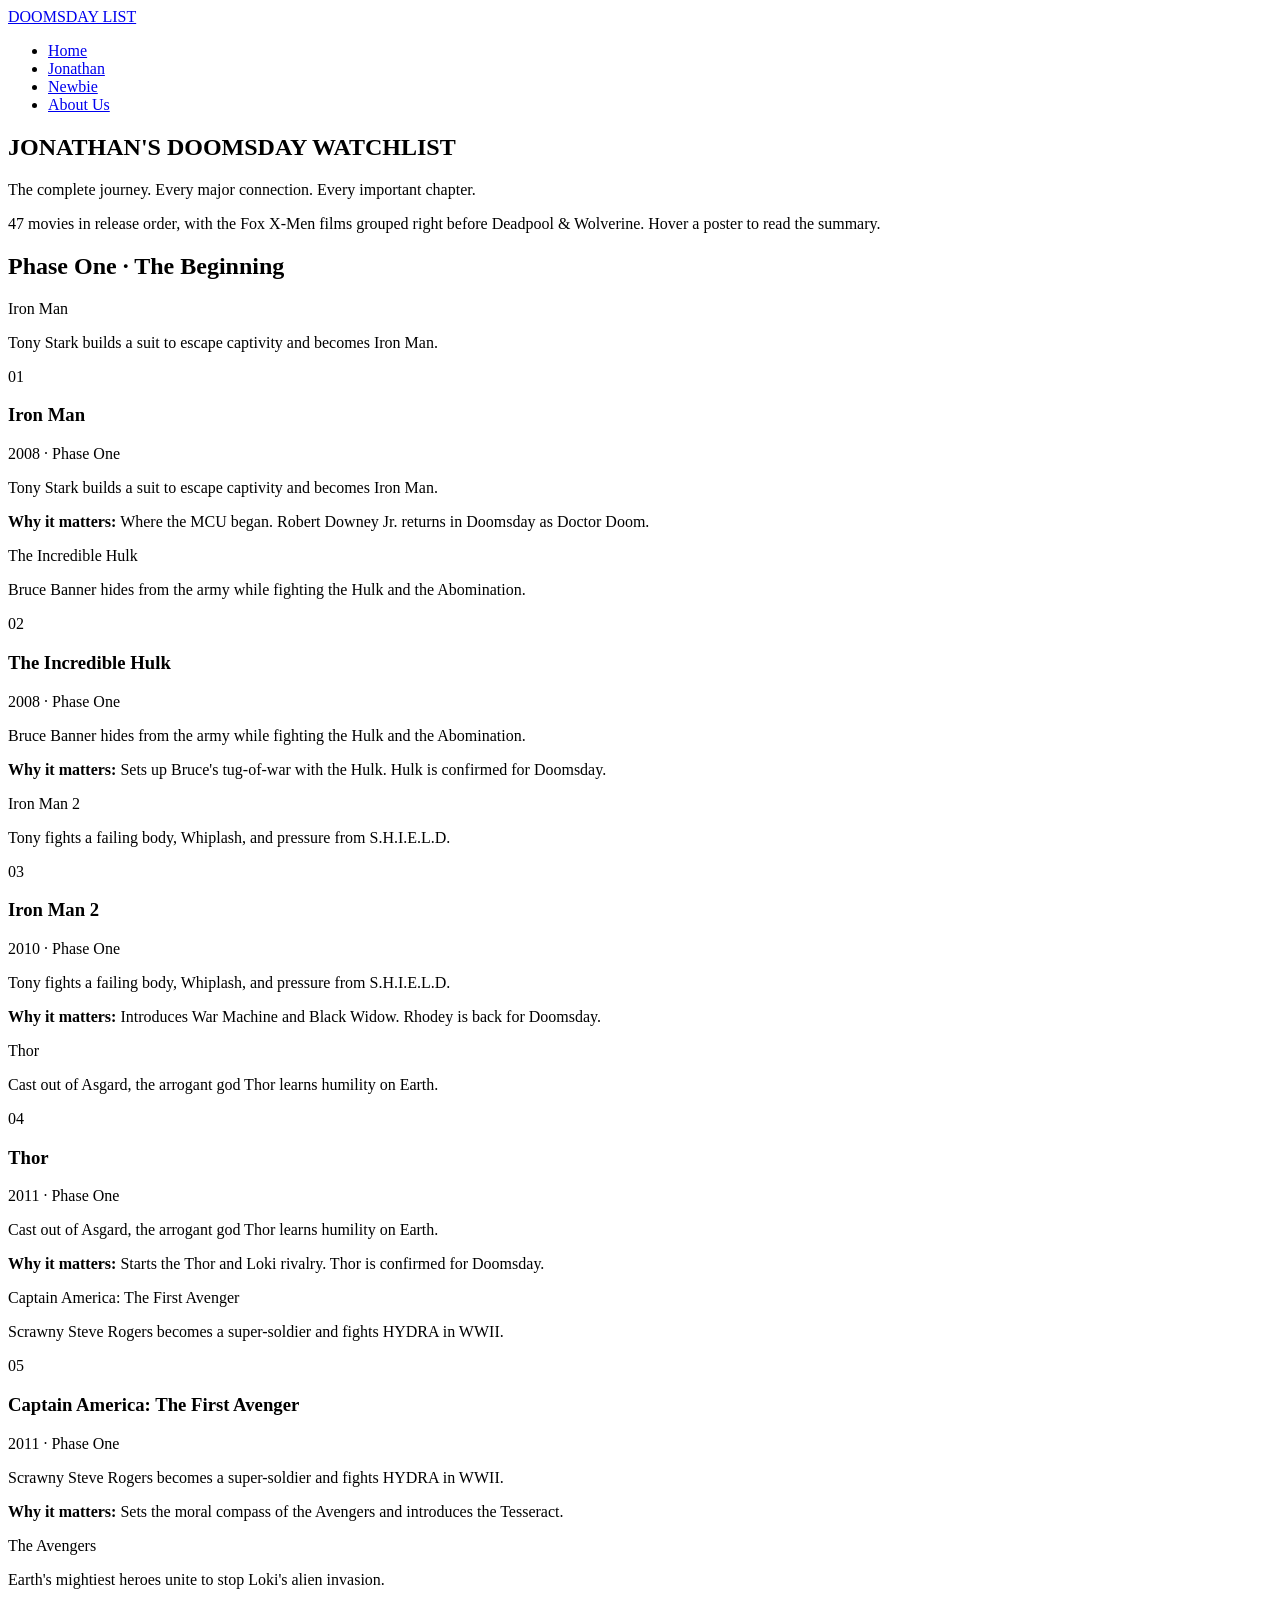
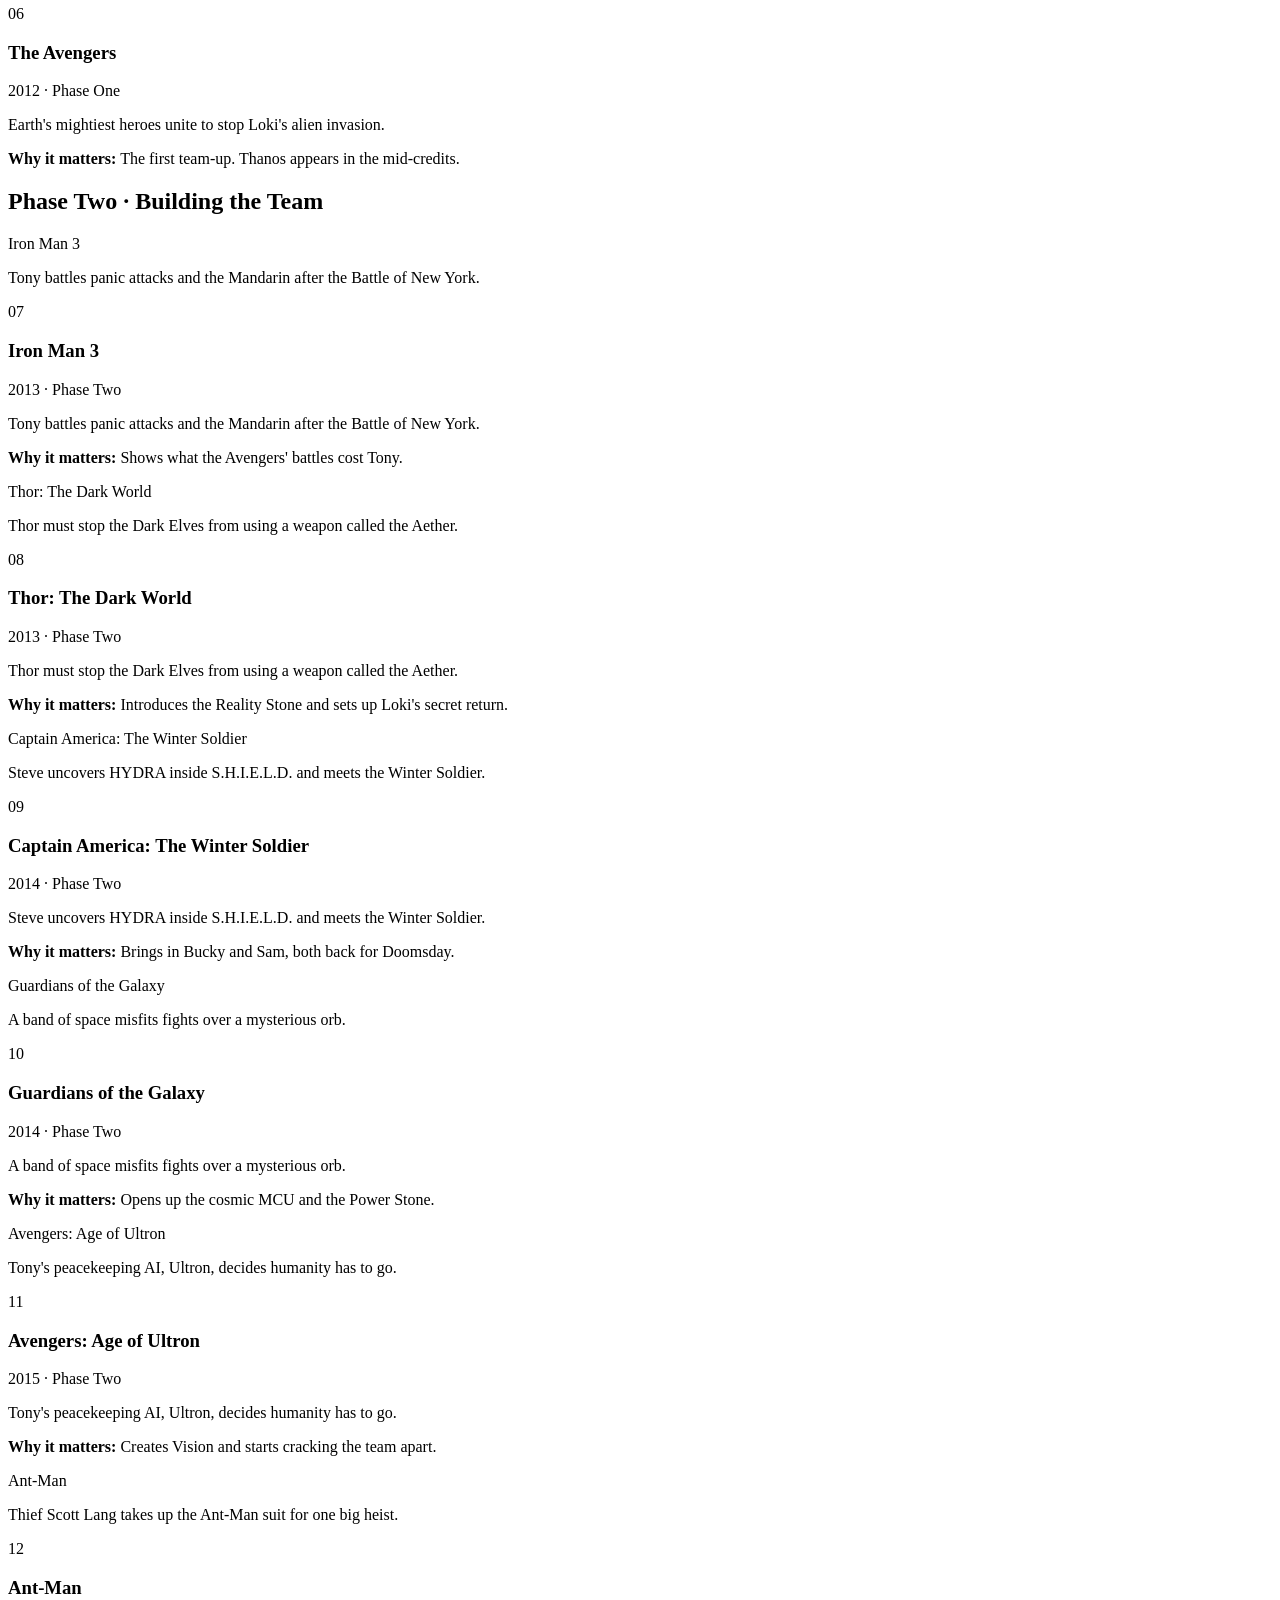
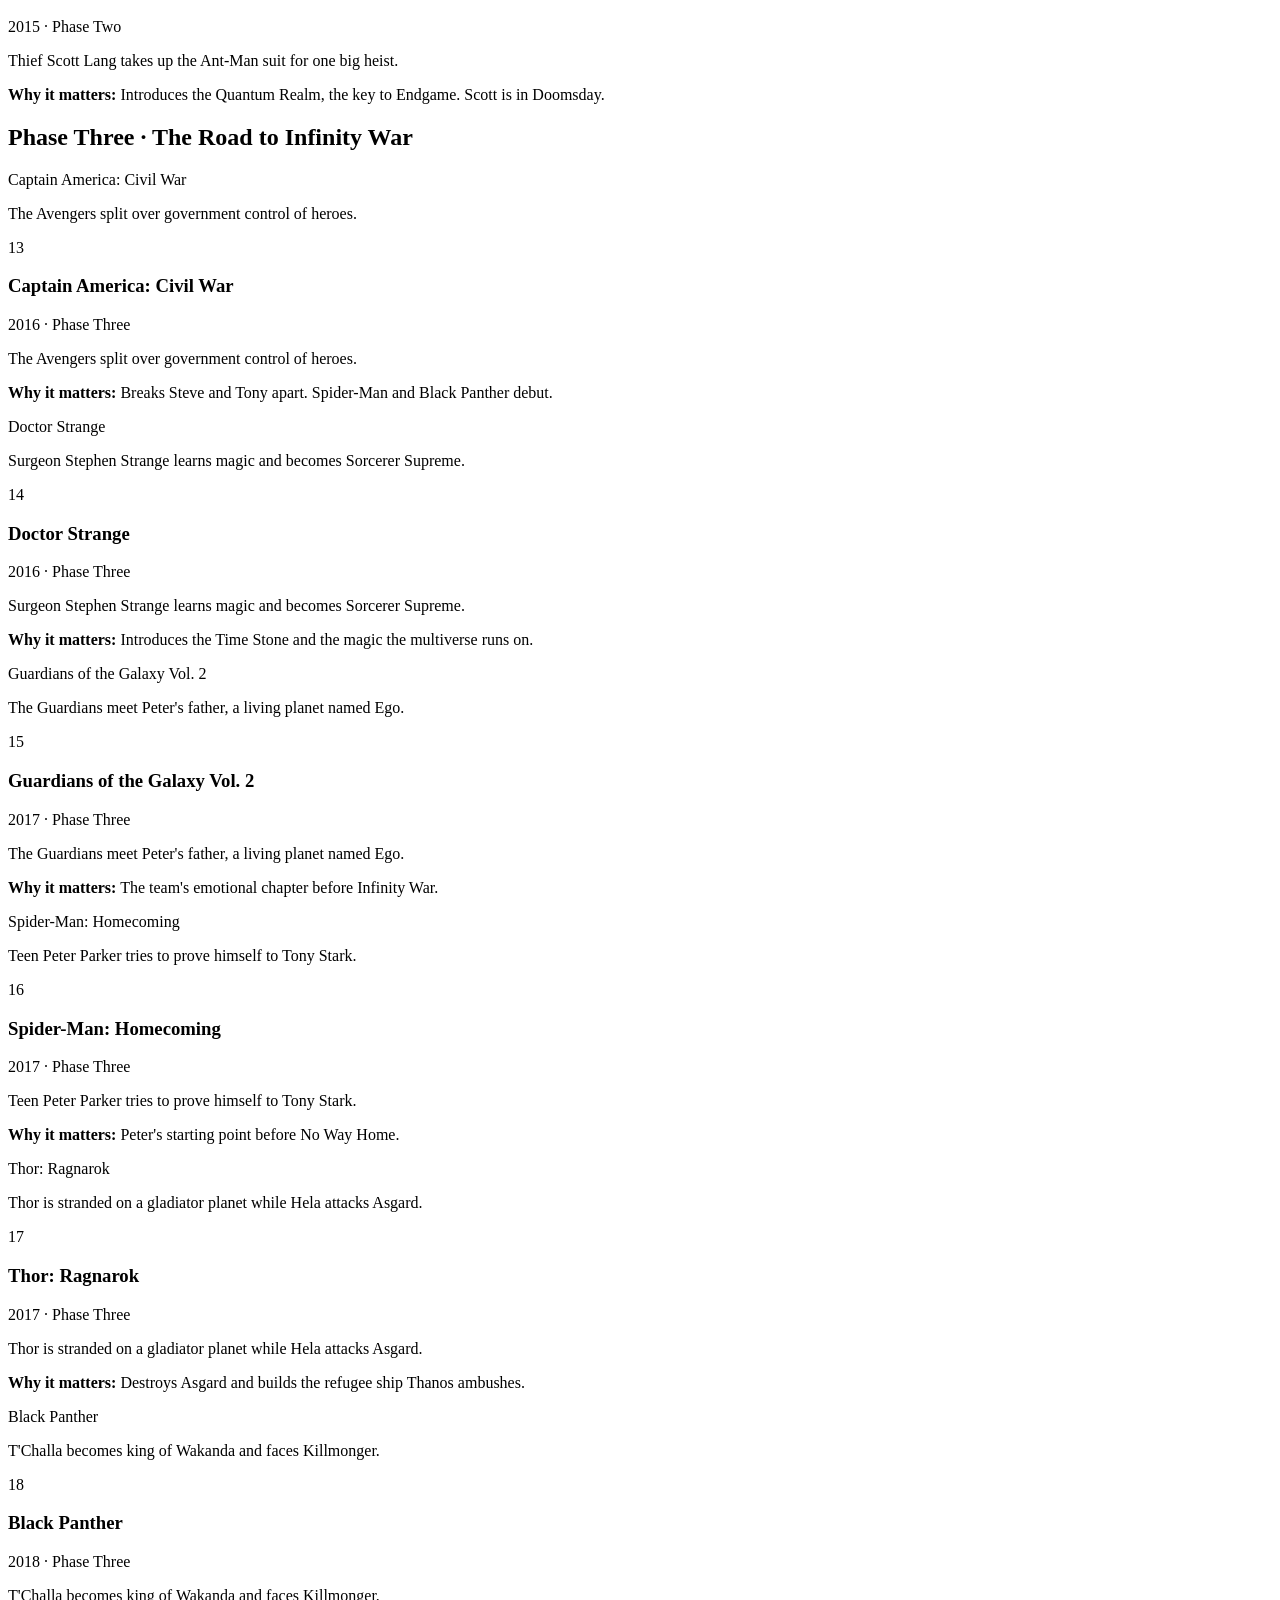
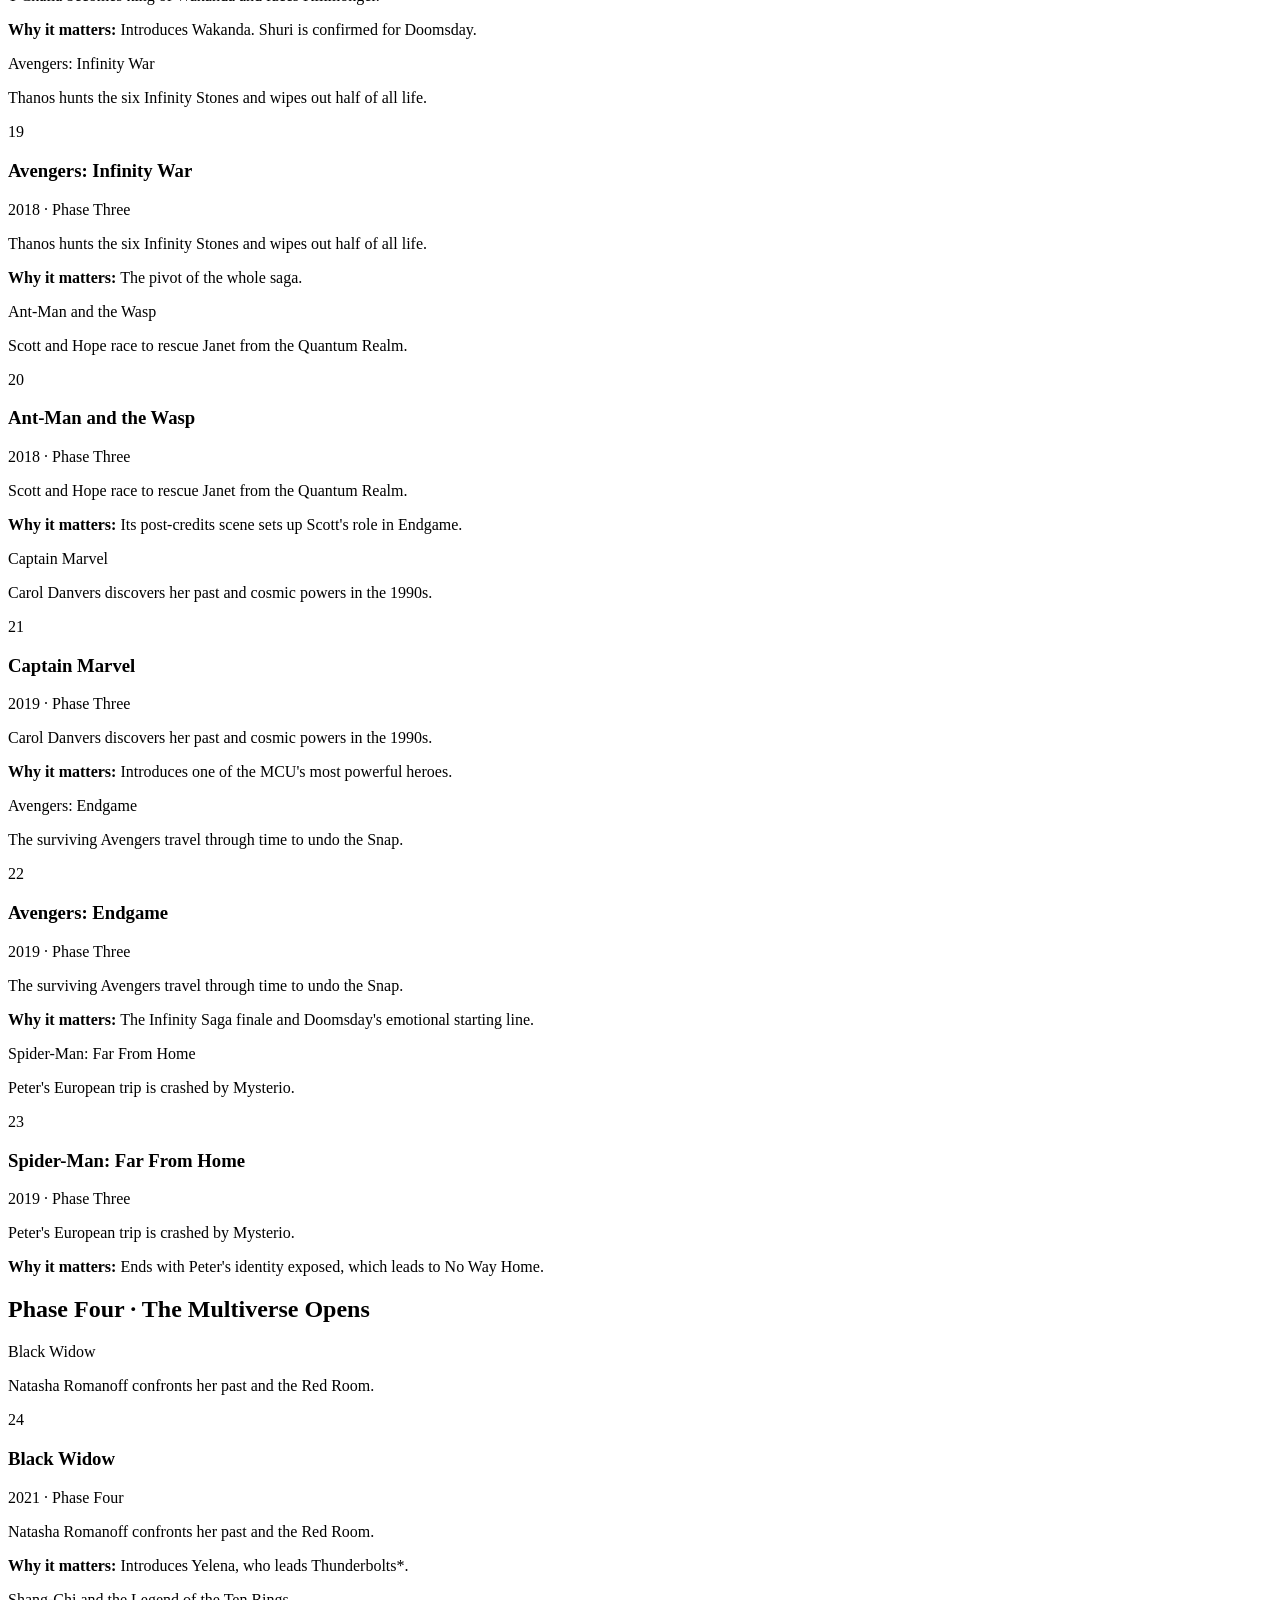
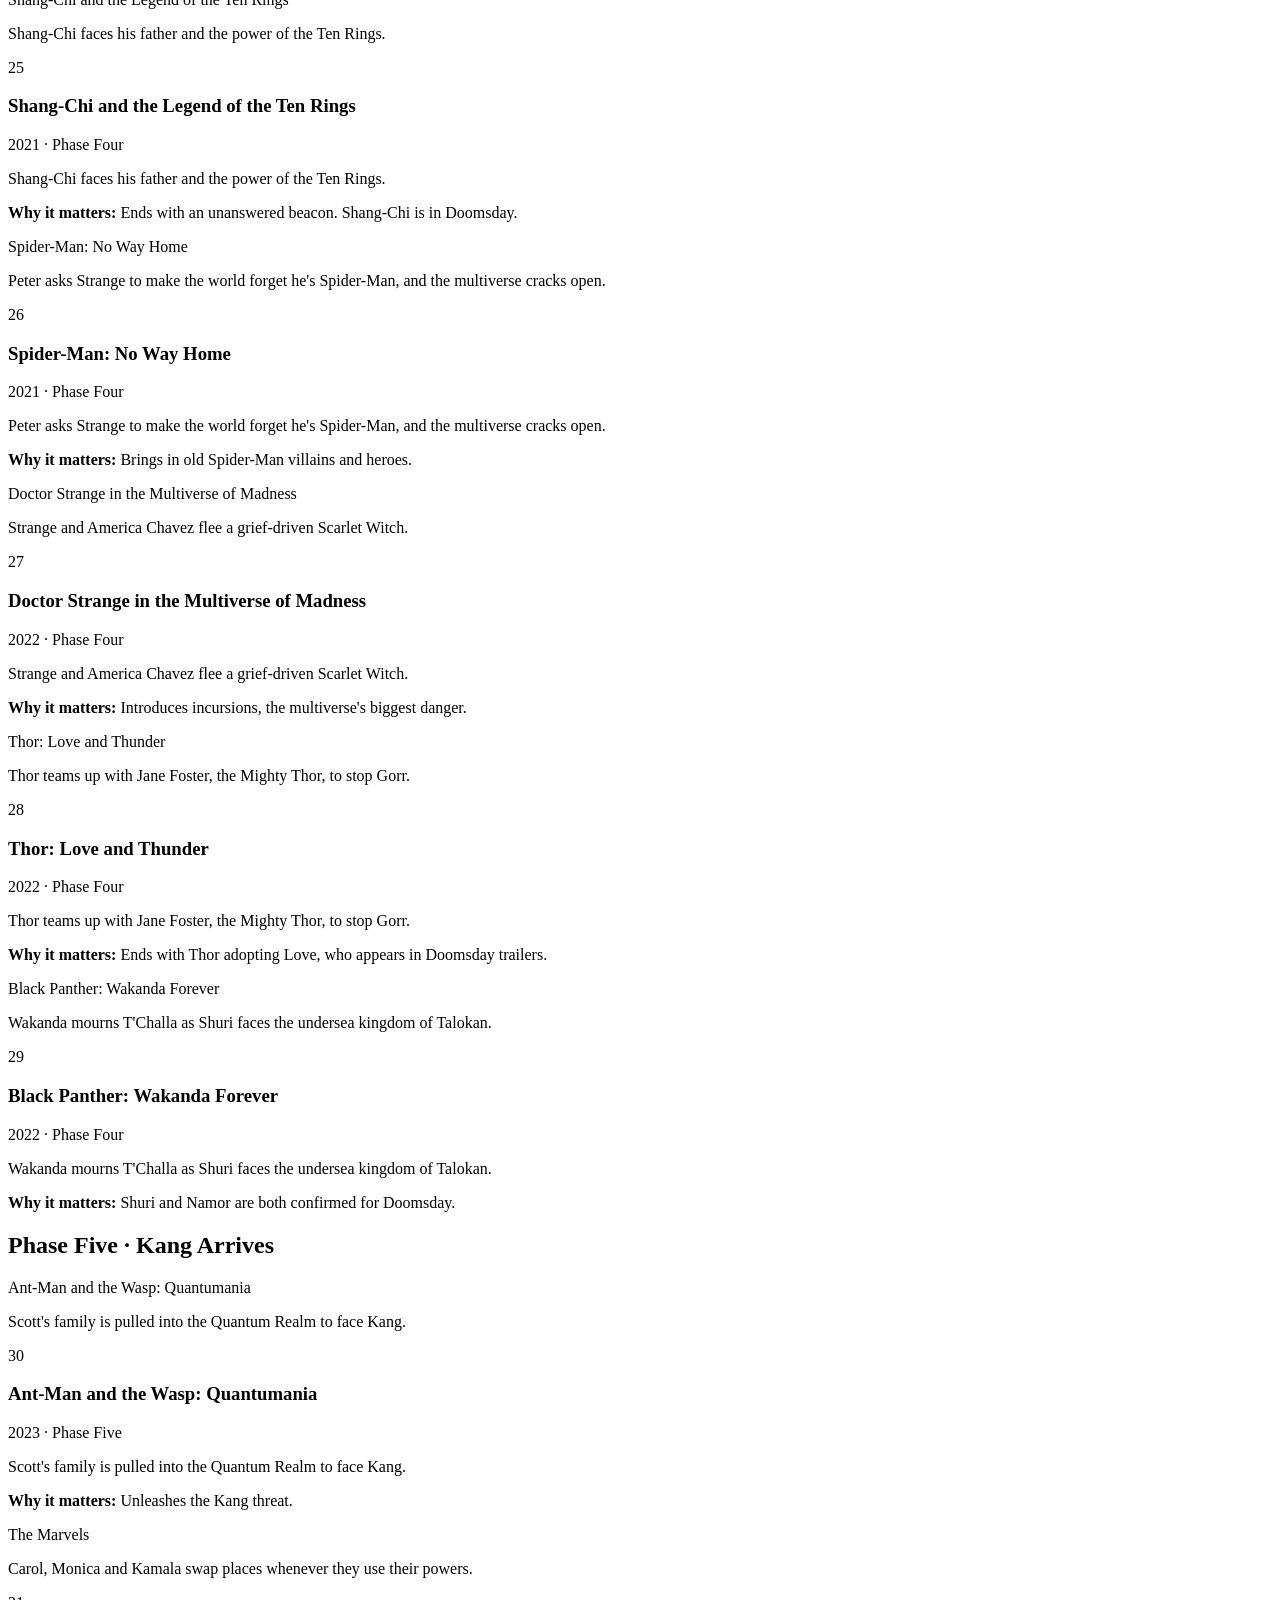
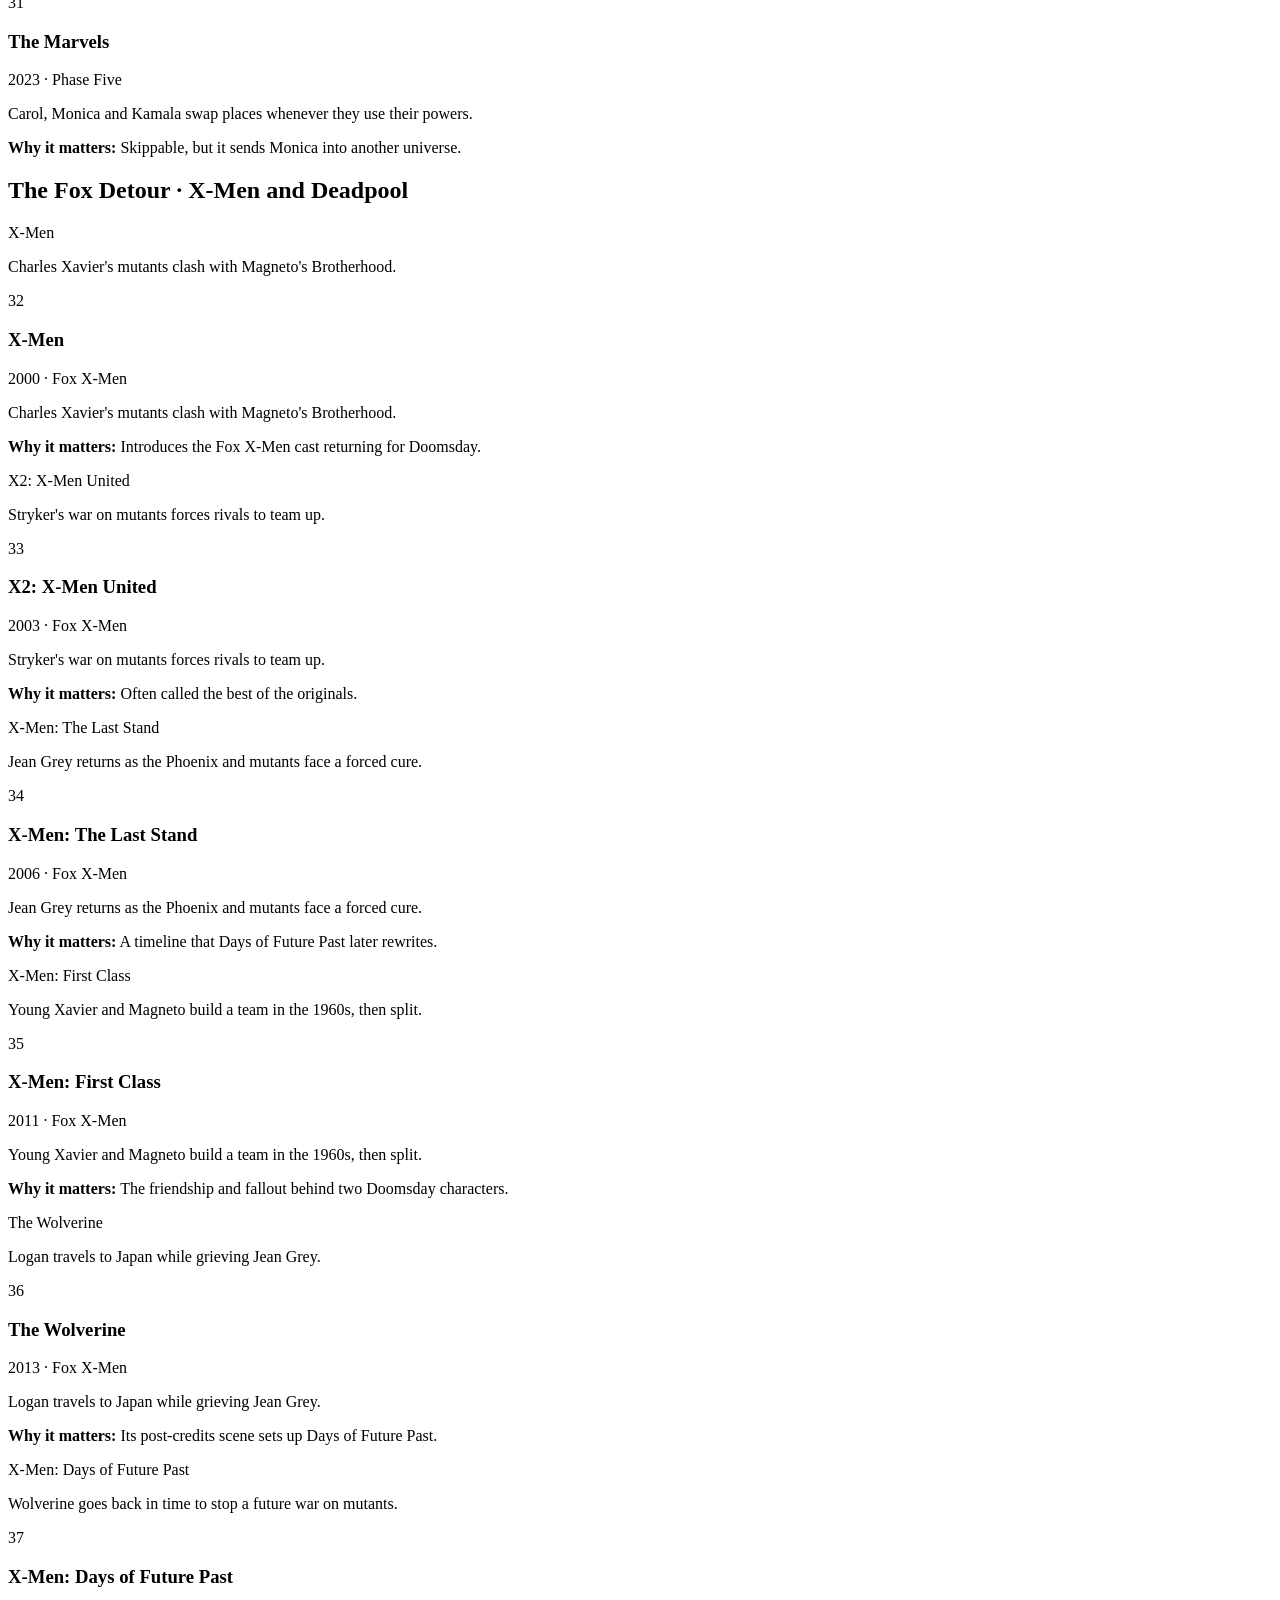
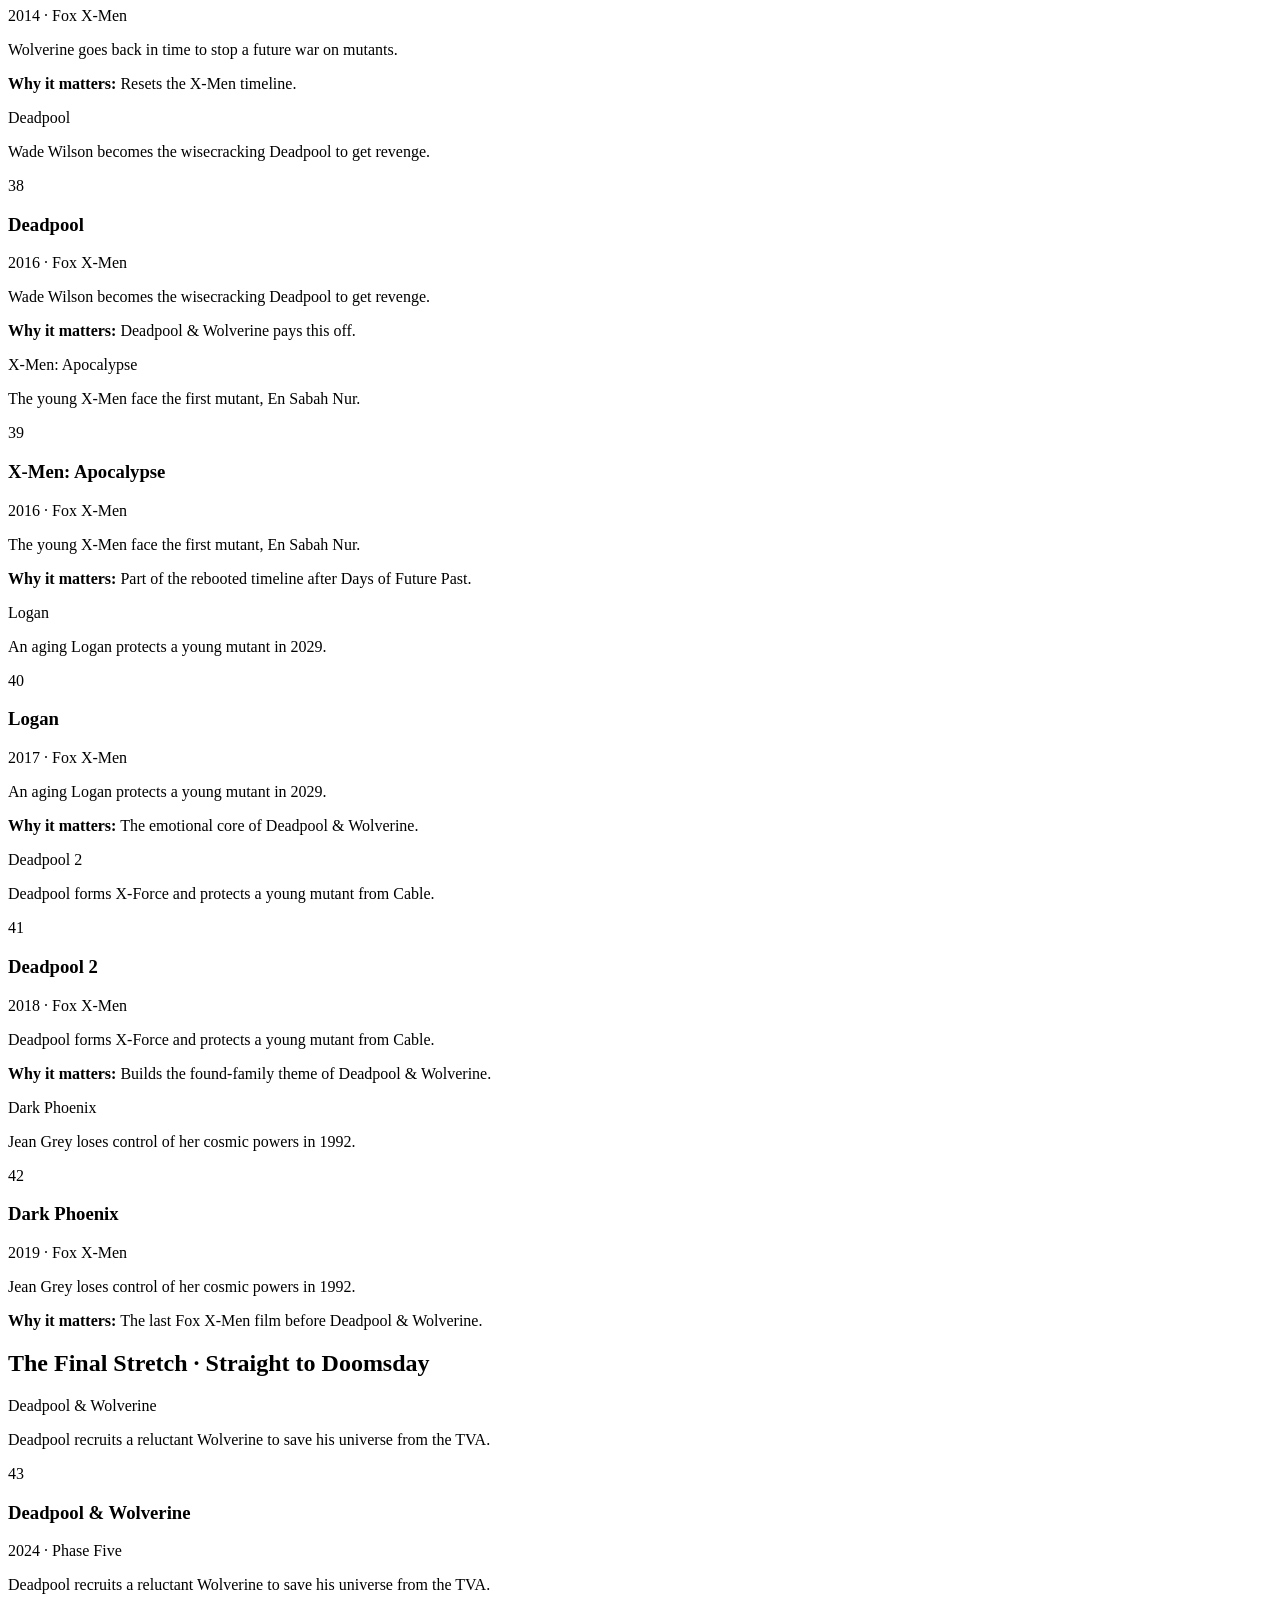
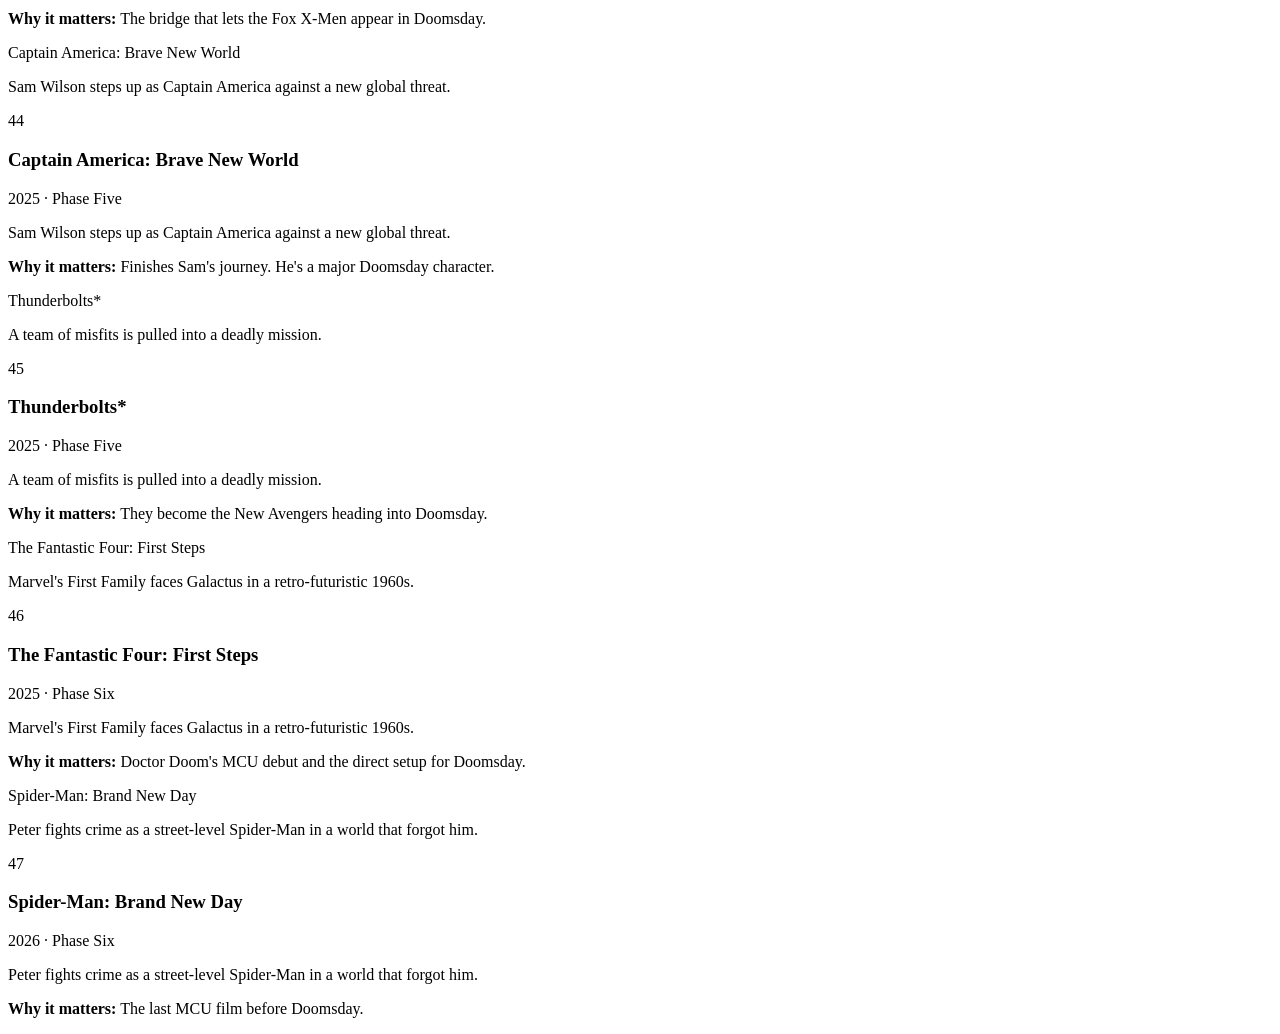
==== jonathan.html @ bb548aa5 "Add files via upload website deployment check... first upload" ====
<!DOCTYPE html>
<html lang="en">
  <head>
    <meta charset="UTF-8">
    <meta name="viewport" content="width=device-width, initial-scale=1.0">
    <title>Jonathan's Watchlist</title>
    <link rel="preconnect" href="https://fonts.googleapis.com">
    <link href="https://fonts.googleapis.com/css2?family=Bebas+Neue&display=swap" rel="stylesheet">
    <link rel="stylesheet" href="css/style.css">
    <link rel="stylesheet" href="css/jonathan.css">
  </head>
  <body>
    <header>
      <nav class="navbar">
        <a class="logo" href="index.html">DOOMSDAY LIST</a>
        <ul class="nav-links">
          <li><a class="nav-link" href="index.html">Home</a></li>
          <li><a class="nav-link active" href="jonathan.html">Jonathan</a></li>
          <li><a class="nav-link" href="newbie.html">Newbie</a></li>
          <li><a class="nav-link" href="about.html">About Us</a></li>
        </ul>
      </nav>
    </header>

    <main>
      <section class="page-header">
        <h1>JONATHAN'S DOOMSDAY WATCHLIST</h1>
        <p>The complete journey. Every major connection. Every important chapter.</p>
        <p class="small">47 movies in release order, with the Fox X-Men films grouped right before Deadpool & Wolverine. Hover a poster to read the summary.</p>
      </section>

      <section>
        <div class="chapter"><h2>Phase One · The Beginning</h2></div>
        <div class="movie-grid">
          <article class="movie-card">
            <div class="poster">
              <span class="poster-title">Iron Man</span>
              <div class="overlay"><p>Tony Stark builds a suit to escape captivity and becomes Iron Man.</p></div>
            </div>
            <div class="info">
              <span class="num">01</span>
              <h3>Iron Man</h3>
              <p class="meta">2008 · Phase One</p>
              <p class="summary">Tony Stark builds a suit to escape captivity and becomes Iron Man.</p>
              <p class="why"><strong>Why it matters:</strong> Where the MCU began. Robert Downey Jr. returns in Doomsday as Doctor Doom.</p>
            </div>
          </article>

          <article class="movie-card">
            <div class="poster">
              <span class="poster-title">The Incredible Hulk</span>
              <div class="overlay"><p>Bruce Banner hides from the army while fighting the Hulk and the Abomination.</p></div>
            </div>
            <div class="info">
              <span class="num">02</span>
              <h3>The Incredible Hulk</h3>
              <p class="meta">2008 · Phase One</p>
              <p class="summary">Bruce Banner hides from the army while fighting the Hulk and the Abomination.</p>
              <p class="why"><strong>Why it matters:</strong> Sets up Bruce's tug-of-war with the Hulk. Hulk is confirmed for Doomsday.</p>
            </div>
          </article>

          <article class="movie-card">
            <div class="poster">
              <span class="poster-title">Iron Man 2</span>
              <div class="overlay"><p>Tony fights a failing body, Whiplash, and pressure from S.H.I.E.L.D.</p></div>
            </div>
            <div class="info">
              <span class="num">03</span>
              <h3>Iron Man 2</h3>
              <p class="meta">2010 · Phase One</p>
              <p class="summary">Tony fights a failing body, Whiplash, and pressure from S.H.I.E.L.D.</p>
              <p class="why"><strong>Why it matters:</strong> Introduces War Machine and Black Widow. Rhodey is back for Doomsday.</p>
            </div>
          </article>

          <article class="movie-card">
            <div class="poster">
              <span class="poster-title">Thor</span>
              <div class="overlay"><p>Cast out of Asgard, the arrogant god Thor learns humility on Earth.</p></div>
            </div>
            <div class="info">
              <span class="num">04</span>
              <h3>Thor</h3>
              <p class="meta">2011 · Phase One</p>
              <p class="summary">Cast out of Asgard, the arrogant god Thor learns humility on Earth.</p>
              <p class="why"><strong>Why it matters:</strong> Starts the Thor and Loki rivalry. Thor is confirmed for Doomsday.</p>
            </div>
          </article>

          <article class="movie-card">
            <div class="poster">
              <span class="poster-title">Captain America: The First Avenger</span>
              <div class="overlay"><p>Scrawny Steve Rogers becomes a super-soldier and fights HYDRA in WWII.</p></div>
            </div>
            <div class="info">
              <span class="num">05</span>
              <h3>Captain America: The First Avenger</h3>
              <p class="meta">2011 · Phase One</p>
              <p class="summary">Scrawny Steve Rogers becomes a super-soldier and fights HYDRA in WWII.</p>
              <p class="why"><strong>Why it matters:</strong> Sets the moral compass of the Avengers and introduces the Tesseract.</p>
            </div>
          </article>

          <article class="movie-card">
            <div class="poster">
              <span class="poster-title">The Avengers</span>
              <div class="overlay"><p>Earth's mightiest heroes unite to stop Loki's alien invasion.</p></div>
            </div>
            <div class="info">
              <span class="num">06</span>
              <h3>The Avengers</h3>
              <p class="meta">2012 · Phase One</p>
              <p class="summary">Earth's mightiest heroes unite to stop Loki's alien invasion.</p>
              <p class="why"><strong>Why it matters:</strong> The first team-up. Thanos appears in the mid-credits.</p>
            </div>
          </article>
        </div>
      </section>

      <section>
        <div class="chapter"><h2>Phase Two · Building the Team</h2></div>
        <div class="movie-grid">
          <article class="movie-card">
            <div class="poster">
              <span class="poster-title">Iron Man 3</span>
              <div class="overlay"><p>Tony battles panic attacks and the Mandarin after the Battle of New York.</p></div>
            </div>
            <div class="info">
              <span class="num">07</span>
              <h3>Iron Man 3</h3>
              <p class="meta">2013 · Phase Two</p>
              <p class="summary">Tony battles panic attacks and the Mandarin after the Battle of New York.</p>
              <p class="why"><strong>Why it matters:</strong> Shows what the Avengers' battles cost Tony.</p>
            </div>
          </article>

          <article class="movie-card">
            <div class="poster">
              <span class="poster-title">Thor: The Dark World</span>
              <div class="overlay"><p>Thor must stop the Dark Elves from using a weapon called the Aether.</p></div>
            </div>
            <div class="info">
              <span class="num">08</span>
              <h3>Thor: The Dark World</h3>
              <p class="meta">2013 · Phase Two</p>
              <p class="summary">Thor must stop the Dark Elves from using a weapon called the Aether.</p>
              <p class="why"><strong>Why it matters:</strong> Introduces the Reality Stone and sets up Loki's secret return.</p>
            </div>
          </article>

          <article class="movie-card">
            <div class="poster">
              <span class="poster-title">Captain America: The Winter Soldier</span>
              <div class="overlay"><p>Steve uncovers HYDRA inside S.H.I.E.L.D. and meets the Winter Soldier.</p></div>
            </div>
            <div class="info">
              <span class="num">09</span>
              <h3>Captain America: The Winter Soldier</h3>
              <p class="meta">2014 · Phase Two</p>
              <p class="summary">Steve uncovers HYDRA inside S.H.I.E.L.D. and meets the Winter Soldier.</p>
              <p class="why"><strong>Why it matters:</strong> Brings in Bucky and Sam, both back for Doomsday.</p>
            </div>
          </article>

          <article class="movie-card">
            <div class="poster">
              <span class="poster-title">Guardians of the Galaxy</span>
              <div class="overlay"><p>A band of space misfits fights over a mysterious orb.</p></div>
            </div>
            <div class="info">
              <span class="num">10</span>
              <h3>Guardians of the Galaxy</h3>
              <p class="meta">2014 · Phase Two</p>
              <p class="summary">A band of space misfits fights over a mysterious orb.</p>
              <p class="why"><strong>Why it matters:</strong> Opens up the cosmic MCU and the Power Stone.</p>
            </div>
          </article>

          <article class="movie-card">
            <div class="poster">
              <span class="poster-title">Avengers: Age of Ultron</span>
              <div class="overlay"><p>Tony's peacekeeping AI, Ultron, decides humanity has to go.</p></div>
            </div>
            <div class="info">
              <span class="num">11</span>
              <h3>Avengers: Age of Ultron</h3>
              <p class="meta">2015 · Phase Two</p>
              <p class="summary">Tony's peacekeeping AI, Ultron, decides humanity has to go.</p>
              <p class="why"><strong>Why it matters:</strong> Creates Vision and starts cracking the team apart.</p>
            </div>
          </article>

          <article class="movie-card">
            <div class="poster">
              <span class="poster-title">Ant-Man</span>
              <div class="overlay"><p>Thief Scott Lang takes up the Ant-Man suit for one big heist.</p></div>
            </div>
            <div class="info">
              <span class="num">12</span>
              <h3>Ant-Man</h3>
              <p class="meta">2015 · Phase Two</p>
              <p class="summary">Thief Scott Lang takes up the Ant-Man suit for one big heist.</p>
              <p class="why"><strong>Why it matters:</strong> Introduces the Quantum Realm, the key to Endgame. Scott is in Doomsday.</p>
            </div>
          </article>
        </div>
      </section>

      <section>
        <div class="chapter"><h2>Phase Three · The Road to Infinity War</h2></div>
        <div class="movie-grid">
          <article class="movie-card">
            <div class="poster">
              <span class="poster-title">Captain America: Civil War</span>
              <div class="overlay"><p>The Avengers split over government control of heroes.</p></div>
            </div>
            <div class="info">
              <span class="num">13</span>
              <h3>Captain America: Civil War</h3>
              <p class="meta">2016 · Phase Three</p>
              <p class="summary">The Avengers split over government control of heroes.</p>
              <p class="why"><strong>Why it matters:</strong> Breaks Steve and Tony apart. Spider-Man and Black Panther debut.</p>
            </div>
          </article>

          <article class="movie-card">
            <div class="poster">
              <span class="poster-title">Doctor Strange</span>
              <div class="overlay"><p>Surgeon Stephen Strange learns magic and becomes Sorcerer Supreme.</p></div>
            </div>
            <div class="info">
              <span class="num">14</span>
              <h3>Doctor Strange</h3>
              <p class="meta">2016 · Phase Three</p>
              <p class="summary">Surgeon Stephen Strange learns magic and becomes Sorcerer Supreme.</p>
              <p class="why"><strong>Why it matters:</strong> Introduces the Time Stone and the magic the multiverse runs on.</p>
            </div>
          </article>

          <article class="movie-card">
            <div class="poster">
              <span class="poster-title">Guardians of the Galaxy Vol. 2</span>
              <div class="overlay"><p>The Guardians meet Peter's father, a living planet named Ego.</p></div>
            </div>
            <div class="info">
              <span class="num">15</span>
              <h3>Guardians of the Galaxy Vol. 2</h3>
              <p class="meta">2017 · Phase Three</p>
              <p class="summary">The Guardians meet Peter's father, a living planet named Ego.</p>
              <p class="why"><strong>Why it matters:</strong> The team's emotional chapter before Infinity War.</p>
            </div>
          </article>

          <article class="movie-card">
            <div class="poster">
              <span class="poster-title">Spider-Man: Homecoming</span>
              <div class="overlay"><p>Teen Peter Parker tries to prove himself to Tony Stark.</p></div>
            </div>
            <div class="info">
              <span class="num">16</span>
              <h3>Spider-Man: Homecoming</h3>
              <p class="meta">2017 · Phase Three</p>
              <p class="summary">Teen Peter Parker tries to prove himself to Tony Stark.</p>
              <p class="why"><strong>Why it matters:</strong> Peter's starting point before No Way Home.</p>
            </div>
          </article>

          <article class="movie-card">
            <div class="poster">
              <span class="poster-title">Thor: Ragnarok</span>
              <div class="overlay"><p>Thor is stranded on a gladiator planet while Hela attacks Asgard.</p></div>
            </div>
            <div class="info">
              <span class="num">17</span>
              <h3>Thor: Ragnarok</h3>
              <p class="meta">2017 · Phase Three</p>
              <p class="summary">Thor is stranded on a gladiator planet while Hela attacks Asgard.</p>
              <p class="why"><strong>Why it matters:</strong> Destroys Asgard and builds the refugee ship Thanos ambushes.</p>
            </div>
          </article>

          <article class="movie-card">
            <div class="poster">
              <span class="poster-title">Black Panther</span>
              <div class="overlay"><p>T'Challa becomes king of Wakanda and faces Killmonger.</p></div>
            </div>
            <div class="info">
              <span class="num">18</span>
              <h3>Black Panther</h3>
              <p class="meta">2018 · Phase Three</p>
              <p class="summary">T'Challa becomes king of Wakanda and faces Killmonger.</p>
              <p class="why"><strong>Why it matters:</strong> Introduces Wakanda. Shuri is confirmed for Doomsday.</p>
            </div>
          </article>

          <article class="movie-card">
            <div class="poster">
              <span class="poster-title">Avengers: Infinity War</span>
              <div class="overlay"><p>Thanos hunts the six Infinity Stones and wipes out half of all life.</p></div>
            </div>
            <div class="info">
              <span class="num">19</span>
              <h3>Avengers: Infinity War</h3>
              <p class="meta">2018 · Phase Three</p>
              <p class="summary">Thanos hunts the six Infinity Stones and wipes out half of all life.</p>
              <p class="why"><strong>Why it matters:</strong> The pivot of the whole saga.</p>
            </div>
          </article>

          <article class="movie-card">
            <div class="poster">
              <span class="poster-title">Ant-Man and the Wasp</span>
              <div class="overlay"><p>Scott and Hope race to rescue Janet from the Quantum Realm.</p></div>
            </div>
            <div class="info">
              <span class="num">20</span>
              <h3>Ant-Man and the Wasp</h3>
              <p class="meta">2018 · Phase Three</p>
              <p class="summary">Scott and Hope race to rescue Janet from the Quantum Realm.</p>
              <p class="why"><strong>Why it matters:</strong> Its post-credits scene sets up Scott's role in Endgame.</p>
            </div>
          </article>

          <article class="movie-card">
            <div class="poster">
              <span class="poster-title">Captain Marvel</span>
              <div class="overlay"><p>Carol Danvers discovers her past and cosmic powers in the 1990s.</p></div>
            </div>
            <div class="info">
              <span class="num">21</span>
              <h3>Captain Marvel</h3>
              <p class="meta">2019 · Phase Three</p>
              <p class="summary">Carol Danvers discovers her past and cosmic powers in the 1990s.</p>
              <p class="why"><strong>Why it matters:</strong> Introduces one of the MCU's most powerful heroes.</p>
            </div>
          </article>

          <article class="movie-card">
            <div class="poster">
              <span class="poster-title">Avengers: Endgame</span>
              <div class="overlay"><p>The surviving Avengers travel through time to undo the Snap.</p></div>
            </div>
            <div class="info">
              <span class="num">22</span>
              <h3>Avengers: Endgame</h3>
              <p class="meta">2019 · Phase Three</p>
              <p class="summary">The surviving Avengers travel through time to undo the Snap.</p>
              <p class="why"><strong>Why it matters:</strong> The Infinity Saga finale and Doomsday's emotional starting line.</p>
            </div>
          </article>

          <article class="movie-card">
            <div class="poster">
              <span class="poster-title">Spider-Man: Far From Home</span>
              <div class="overlay"><p>Peter's European trip is crashed by Mysterio.</p></div>
            </div>
            <div class="info">
              <span class="num">23</span>
              <h3>Spider-Man: Far From Home</h3>
              <p class="meta">2019 · Phase Three</p>
              <p class="summary">Peter's European trip is crashed by Mysterio.</p>
              <p class="why"><strong>Why it matters:</strong> Ends with Peter's identity exposed, which leads to No Way Home.</p>
            </div>
          </article>
        </div>
      </section>

      <section>
        <div class="chapter"><h2>Phase Four · The Multiverse Opens</h2></div>
        <div class="movie-grid">
          <article class="movie-card">
            <div class="poster">
              <span class="poster-title">Black Widow</span>
              <div class="overlay"><p>Natasha Romanoff confronts her past and the Red Room.</p></div>
            </div>
            <div class="info">
              <span class="num">24</span>
              <h3>Black Widow</h3>
              <p class="meta">2021 · Phase Four</p>
              <p class="summary">Natasha Romanoff confronts her past and the Red Room.</p>
              <p class="why"><strong>Why it matters:</strong> Introduces Yelena, who leads Thunderbolts*.</p>
            </div>
          </article>

          <article class="movie-card">
            <div class="poster">
              <span class="poster-title">Shang-Chi and the Legend of the Ten Rings</span>
              <div class="overlay"><p>Shang-Chi faces his father and the power of the Ten Rings.</p></div>
            </div>
            <div class="info">
              <span class="num">25</span>
              <h3>Shang-Chi and the Legend of the Ten Rings</h3>
              <p class="meta">2021 · Phase Four</p>
              <p class="summary">Shang-Chi faces his father and the power of the Ten Rings.</p>
              <p class="why"><strong>Why it matters:</strong> Ends with an unanswered beacon. Shang-Chi is in Doomsday.</p>
            </div>
          </article>

          <article class="movie-card">
            <div class="poster">
              <span class="poster-title">Spider-Man: No Way Home</span>
              <div class="overlay"><p>Peter asks Strange to make the world forget he's Spider-Man, and the multiverse cracks open.</p></div>
            </div>
            <div class="info">
              <span class="num">26</span>
              <h3>Spider-Man: No Way Home</h3>
              <p class="meta">2021 · Phase Four</p>
              <p class="summary">Peter asks Strange to make the world forget he's Spider-Man, and the multiverse cracks open.</p>
              <p class="why"><strong>Why it matters:</strong> Brings in old Spider-Man villains and heroes.</p>
            </div>
          </article>

          <article class="movie-card">
            <div class="poster">
              <span class="poster-title">Doctor Strange in the Multiverse of Madness</span>
              <div class="overlay"><p>Strange and America Chavez flee a grief-driven Scarlet Witch.</p></div>
            </div>
            <div class="info">
              <span class="num">27</span>
              <h3>Doctor Strange in the Multiverse of Madness</h3>
              <p class="meta">2022 · Phase Four</p>
              <p class="summary">Strange and America Chavez flee a grief-driven Scarlet Witch.</p>
              <p class="why"><strong>Why it matters:</strong> Introduces incursions, the multiverse's biggest danger.</p>
            </div>
          </article>

          <article class="movie-card">
            <div class="poster">
              <span class="poster-title">Thor: Love and Thunder</span>
              <div class="overlay"><p>Thor teams up with Jane Foster, the Mighty Thor, to stop Gorr.</p></div>
            </div>
            <div class="info">
              <span class="num">28</span>
              <h3>Thor: Love and Thunder</h3>
              <p class="meta">2022 · Phase Four</p>
              <p class="summary">Thor teams up with Jane Foster, the Mighty Thor, to stop Gorr.</p>
              <p class="why"><strong>Why it matters:</strong> Ends with Thor adopting Love, who appears in Doomsday trailers.</p>
            </div>
          </article>

          <article class="movie-card">
            <div class="poster">
              <span class="poster-title">Black Panther: Wakanda Forever</span>
              <div class="overlay"><p>Wakanda mourns T'Challa as Shuri faces the undersea kingdom of Talokan.</p></div>
            </div>
            <div class="info">
              <span class="num">29</span>
              <h3>Black Panther: Wakanda Forever</h3>
              <p class="meta">2022 · Phase Four</p>
              <p class="summary">Wakanda mourns T'Challa as Shuri faces the undersea kingdom of Talokan.</p>
              <p class="why"><strong>Why it matters:</strong> Shuri and Namor are both confirmed for Doomsday.</p>
            </div>
          </article>
        </div>
      </section>

      <section>
        <div class="chapter"><h2>Phase Five · Kang Arrives</h2></div>
        <div class="movie-grid">
          <article class="movie-card">
            <div class="poster">
              <span class="poster-title">Ant-Man and the Wasp: Quantumania</span>
              <div class="overlay"><p>Scott's family is pulled into the Quantum Realm to face Kang.</p></div>
            </div>
            <div class="info">
              <span class="num">30</span>
              <h3>Ant-Man and the Wasp: Quantumania</h3>
              <p class="meta">2023 · Phase Five</p>
              <p class="summary">Scott's family is pulled into the Quantum Realm to face Kang.</p>
              <p class="why"><strong>Why it matters:</strong> Unleashes the Kang threat.</p>
            </div>
          </article>

          <article class="movie-card">
            <div class="poster">
              <span class="poster-title">The Marvels</span>
              <div class="overlay"><p>Carol, Monica and Kamala swap places whenever they use their powers.</p></div>
            </div>
            <div class="info">
              <span class="num">31</span>
              <h3>The Marvels</h3>
              <p class="meta">2023 · Phase Five</p>
              <p class="summary">Carol, Monica and Kamala swap places whenever they use their powers.</p>
              <p class="why"><strong>Why it matters:</strong> Skippable, but it sends Monica into another universe.</p>
            </div>
          </article>
        </div>
      </section>

      <section>
        <div class="chapter"><h2>The Fox Detour · X-Men and Deadpool</h2></div>
        <div class="movie-grid">
          <article class="movie-card">
            <div class="poster">
              <span class="poster-title">X-Men</span>
              <div class="overlay"><p>Charles Xavier's mutants clash with Magneto's Brotherhood.</p></div>
            </div>
            <div class="info">
              <span class="num">32</span>
              <h3>X-Men</h3>
              <p class="meta">2000 · Fox X-Men</p>
              <p class="summary">Charles Xavier's mutants clash with Magneto's Brotherhood.</p>
              <p class="why"><strong>Why it matters:</strong> Introduces the Fox X-Men cast returning for Doomsday.</p>
            </div>
          </article>

          <article class="movie-card">
            <div class="poster">
              <span class="poster-title">X2: X-Men United</span>
              <div class="overlay"><p>Stryker's war on mutants forces rivals to team up.</p></div>
            </div>
            <div class="info">
              <span class="num">33</span>
              <h3>X2: X-Men United</h3>
              <p class="meta">2003 · Fox X-Men</p>
              <p class="summary">Stryker's war on mutants forces rivals to team up.</p>
              <p class="why"><strong>Why it matters:</strong> Often called the best of the originals.</p>
            </div>
          </article>

          <article class="movie-card">
            <div class="poster">
              <span class="poster-title">X-Men: The Last Stand</span>
              <div class="overlay"><p>Jean Grey returns as the Phoenix and mutants face a forced cure.</p></div>
            </div>
            <div class="info">
              <span class="num">34</span>
              <h3>X-Men: The Last Stand</h3>
              <p class="meta">2006 · Fox X-Men</p>
              <p class="summary">Jean Grey returns as the Phoenix and mutants face a forced cure.</p>
              <p class="why"><strong>Why it matters:</strong> A timeline that Days of Future Past later rewrites.</p>
            </div>
          </article>

          <article class="movie-card">
            <div class="poster">
              <span class="poster-title">X-Men: First Class</span>
              <div class="overlay"><p>Young Xavier and Magneto build a team in the 1960s, then split.</p></div>
            </div>
            <div class="info">
              <span class="num">35</span>
              <h3>X-Men: First Class</h3>
              <p class="meta">2011 · Fox X-Men</p>
              <p class="summary">Young Xavier and Magneto build a team in the 1960s, then split.</p>
              <p class="why"><strong>Why it matters:</strong> The friendship and fallout behind two Doomsday characters.</p>
            </div>
          </article>

          <article class="movie-card">
            <div class="poster">
              <span class="poster-title">The Wolverine</span>
              <div class="overlay"><p>Logan travels to Japan while grieving Jean Grey.</p></div>
            </div>
            <div class="info">
              <span class="num">36</span>
              <h3>The Wolverine</h3>
              <p class="meta">2013 · Fox X-Men</p>
              <p class="summary">Logan travels to Japan while grieving Jean Grey.</p>
              <p class="why"><strong>Why it matters:</strong> Its post-credits scene sets up Days of Future Past.</p>
            </div>
          </article>

          <article class="movie-card">
            <div class="poster">
              <span class="poster-title">X-Men: Days of Future Past</span>
              <div class="overlay"><p>Wolverine goes back in time to stop a future war on mutants.</p></div>
            </div>
            <div class="info">
              <span class="num">37</span>
              <h3>X-Men: Days of Future Past</h3>
              <p class="meta">2014 · Fox X-Men</p>
              <p class="summary">Wolverine goes back in time to stop a future war on mutants.</p>
              <p class="why"><strong>Why it matters:</strong> Resets the X-Men timeline.</p>
            </div>
          </article>

          <article class="movie-card">
            <div class="poster">
              <span class="poster-title">Deadpool</span>
              <div class="overlay"><p>Wade Wilson becomes the wisecracking Deadpool to get revenge.</p></div>
            </div>
            <div class="info">
              <span class="num">38</span>
              <h3>Deadpool</h3>
              <p class="meta">2016 · Fox X-Men</p>
              <p class="summary">Wade Wilson becomes the wisecracking Deadpool to get revenge.</p>
              <p class="why"><strong>Why it matters:</strong> Deadpool &amp; Wolverine pays this off.</p>
            </div>
          </article>

          <article class="movie-card">
            <div class="poster">
              <span class="poster-title">X-Men: Apocalypse</span>
              <div class="overlay"><p>The young X-Men face the first mutant, En Sabah Nur.</p></div>
            </div>
            <div class="info">
              <span class="num">39</span>
              <h3>X-Men: Apocalypse</h3>
              <p class="meta">2016 · Fox X-Men</p>
              <p class="summary">The young X-Men face the first mutant, En Sabah Nur.</p>
              <p class="why"><strong>Why it matters:</strong> Part of the rebooted timeline after Days of Future Past.</p>
            </div>
          </article>

          <article class="movie-card">
            <div class="poster">
              <span class="poster-title">Logan</span>
              <div class="overlay"><p>An aging Logan protects a young mutant in 2029.</p></div>
            </div>
            <div class="info">
              <span class="num">40</span>
              <h3>Logan</h3>
              <p class="meta">2017 · Fox X-Men</p>
              <p class="summary">An aging Logan protects a young mutant in 2029.</p>
              <p class="why"><strong>Why it matters:</strong> The emotional core of Deadpool &amp; Wolverine.</p>
            </div>
          </article>

          <article class="movie-card">
            <div class="poster">
              <span class="poster-title">Deadpool 2</span>
              <div class="overlay"><p>Deadpool forms X-Force and protects a young mutant from Cable.</p></div>
            </div>
            <div class="info">
              <span class="num">41</span>
              <h3>Deadpool 2</h3>
              <p class="meta">2018 · Fox X-Men</p>
              <p class="summary">Deadpool forms X-Force and protects a young mutant from Cable.</p>
              <p class="why"><strong>Why it matters:</strong> Builds the found-family theme of Deadpool &amp; Wolverine.</p>
            </div>
          </article>

          <article class="movie-card">
            <div class="poster">
              <span class="poster-title">Dark Phoenix</span>
              <div class="overlay"><p>Jean Grey loses control of her cosmic powers in 1992.</p></div>
            </div>
            <div class="info">
              <span class="num">42</span>
              <h3>Dark Phoenix</h3>
              <p class="meta">2019 · Fox X-Men</p>
              <p class="summary">Jean Grey loses control of her cosmic powers in 1992.</p>
              <p class="why"><strong>Why it matters:</strong> The last Fox X-Men film before Deadpool &amp; Wolverine.</p>
            </div>
          </article>
        </div>
      </section>

      <section>
        <div class="chapter"><h2>The Final Stretch · Straight to Doomsday</h2></div>
        <div class="movie-grid">
          <article class="movie-card">
            <div class="poster">
              <span class="poster-title">Deadpool &amp; Wolverine</span>
              <div class="overlay"><p>Deadpool recruits a reluctant Wolverine to save his universe from the TVA.</p></div>
            </div>
            <div class="info">
              <span class="num">43</span>
              <h3>Deadpool &amp; Wolverine</h3>
              <p class="meta">2024 · Phase Five</p>
              <p class="summary">Deadpool recruits a reluctant Wolverine to save his universe from the TVA.</p>
              <p class="why"><strong>Why it matters:</strong> The bridge that lets the Fox X-Men appear in Doomsday.</p>
            </div>
          </article>

          <article class="movie-card">
            <div class="poster">
              <span class="poster-title">Captain America: Brave New World</span>
              <div class="overlay"><p>Sam Wilson steps up as Captain America against a new global threat.</p></div>
            </div>
            <div class="info">
              <span class="num">44</span>
              <h3>Captain America: Brave New World</h3>
              <p class="meta">2025 · Phase Five</p>
              <p class="summary">Sam Wilson steps up as Captain America against a new global threat.</p>
              <p class="why"><strong>Why it matters:</strong> Finishes Sam's journey. He's a major Doomsday character.</p>
            </div>
          </article>

          <article class="movie-card">
            <div class="poster">
              <span class="poster-title">Thunderbolts*</span>
              <div class="overlay"><p>A team of misfits is pulled into a deadly mission.</p></div>
            </div>
            <div class="info">
              <span class="num">45</span>
              <h3>Thunderbolts*</h3>
              <p class="meta">2025 · Phase Five</p>
              <p class="summary">A team of misfits is pulled into a deadly mission.</p>
              <p class="why"><strong>Why it matters:</strong> They become the New Avengers heading into Doomsday.</p>
            </div>
          </article>

          <article class="movie-card">
            <div class="poster">
              <span class="poster-title">The Fantastic Four: First Steps</span>
              <div class="overlay"><p>Marvel's First Family faces Galactus in a retro-futuristic 1960s.</p></div>
            </div>
            <div class="info">
              <span class="num">46</span>
              <h3>The Fantastic Four: First Steps</h3>
              <p class="meta">2025 · Phase Six</p>
              <p class="summary">Marvel's First Family faces Galactus in a retro-futuristic 1960s.</p>
              <p class="why"><strong>Why it matters:</strong> Doctor Doom's MCU debut and the direct setup for Doomsday.</p>
            </div>
          </article>

          <article class="movie-card">
            <div class="poster">
              <span class="poster-title">Spider-Man: Brand New Day</span>
              <div class="overlay"><p>Peter fights crime as a street-level Spider-Man in a world that forgot him.</p></div>
            </div>
            <div class="info">
              <span class="num">47</span>
              <h3>Spider-Man: Brand New Day</h3>
              <p class="meta">2026 · Phase Six</p>
              <p class="summary">Peter fights crime as a street-level Spider-Man in a world that forgot him.</p>
              <p class="why"><strong>Why it matters:</strong> The last MCU film before Doomsday.</p>
            </div>
          </article>
        </div>
      </section>
    </main>
  </body>
</html>
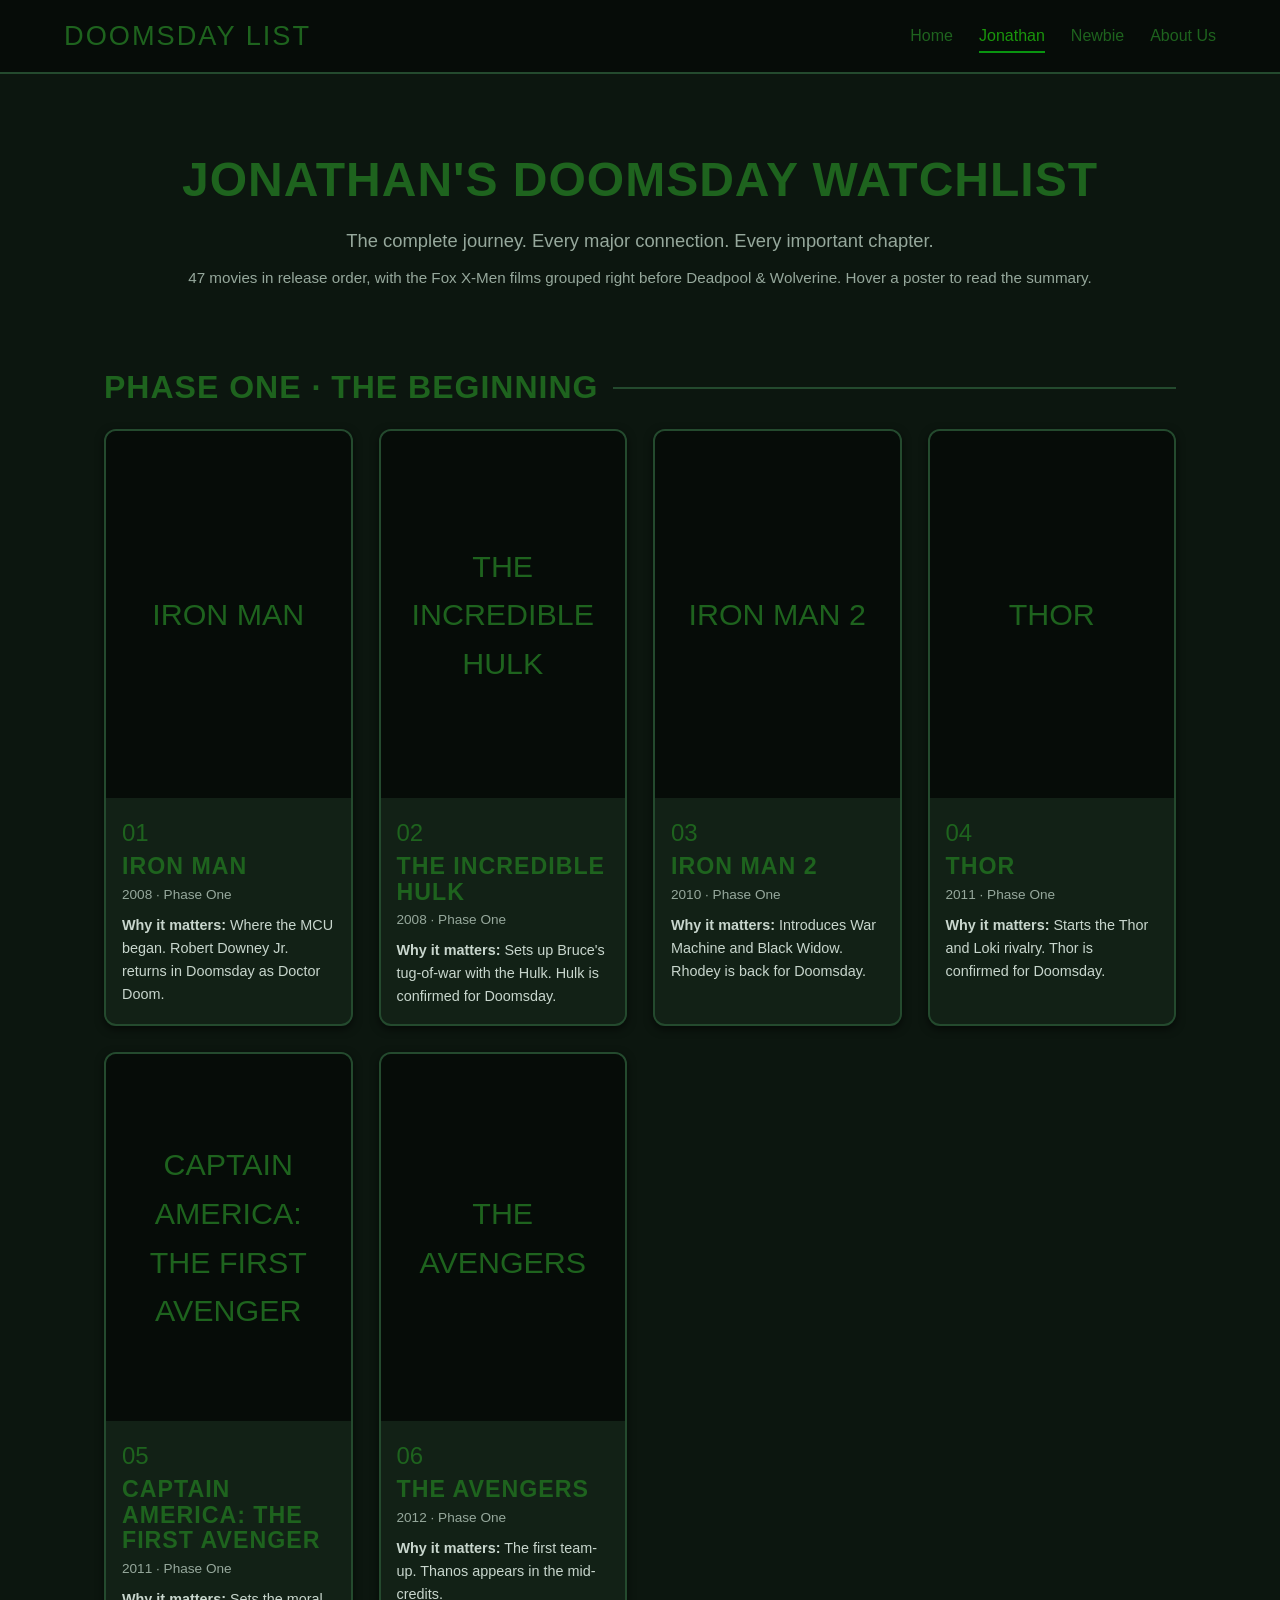
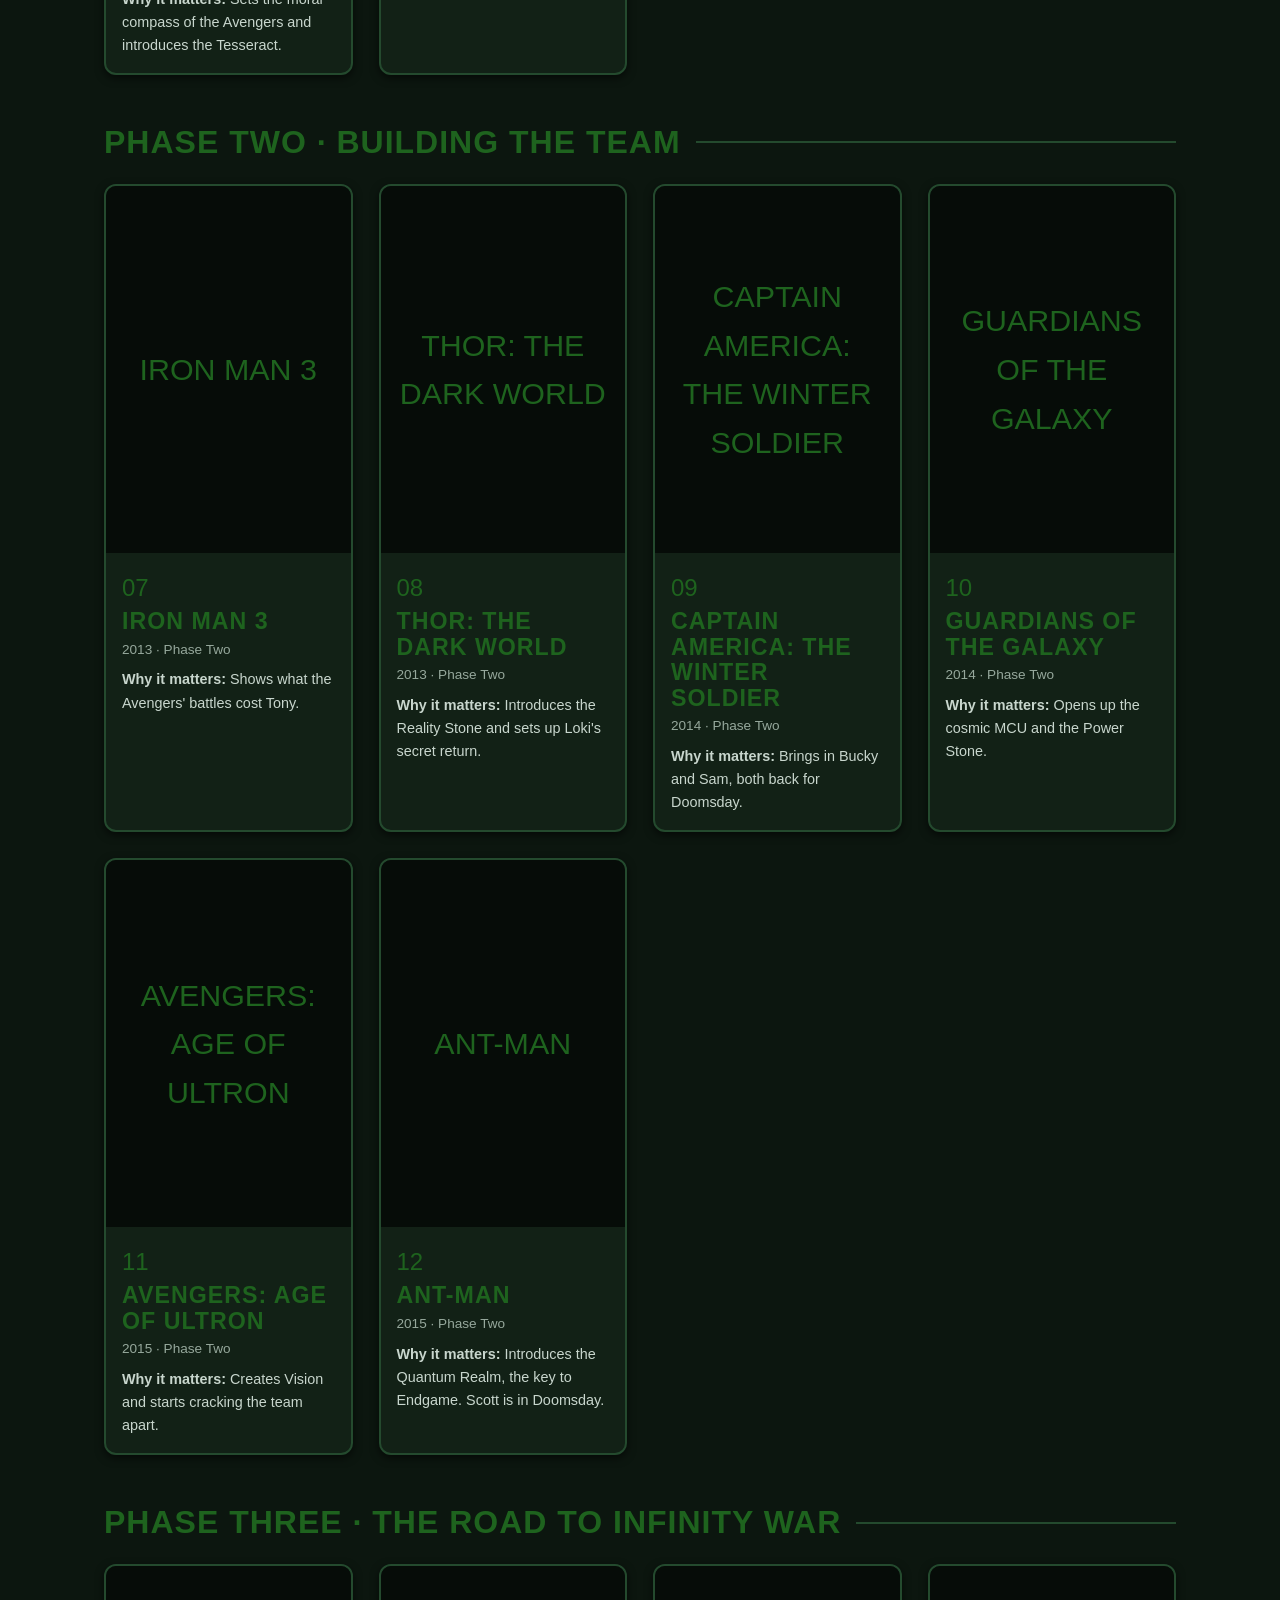
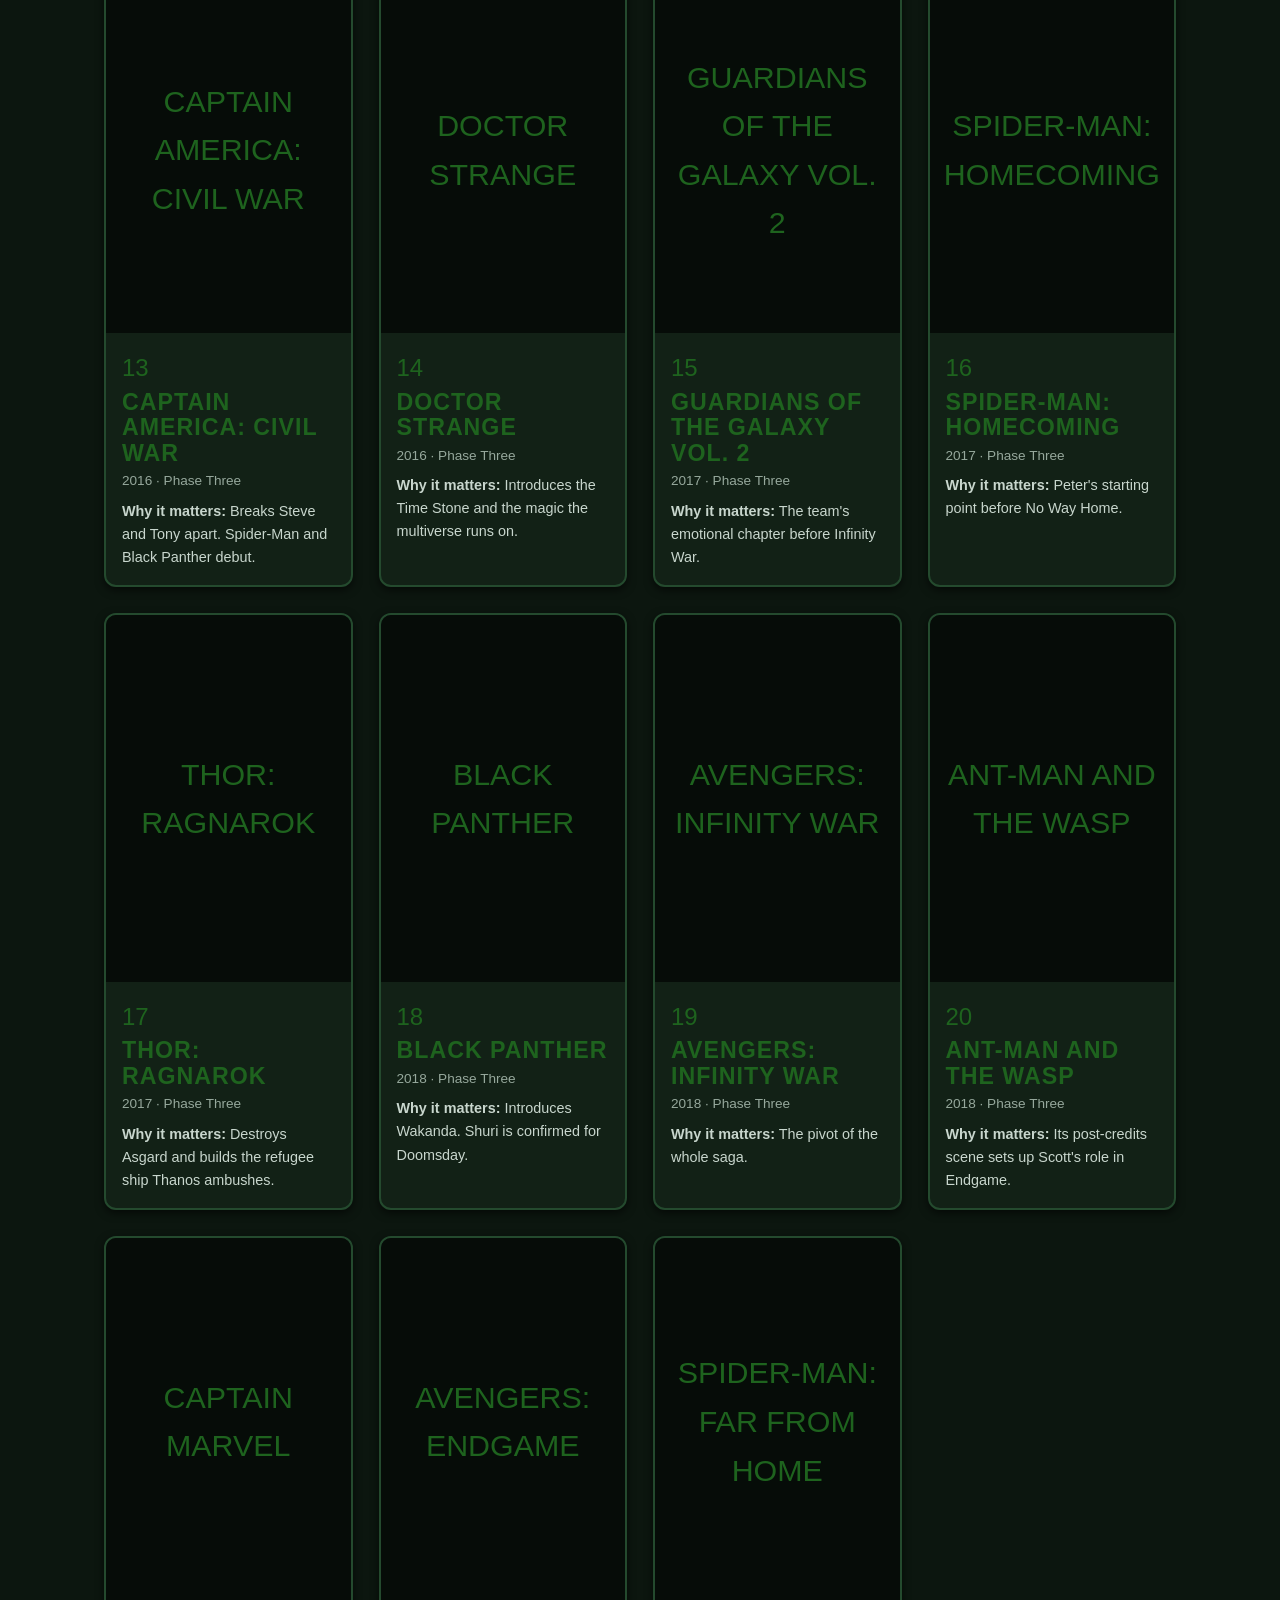
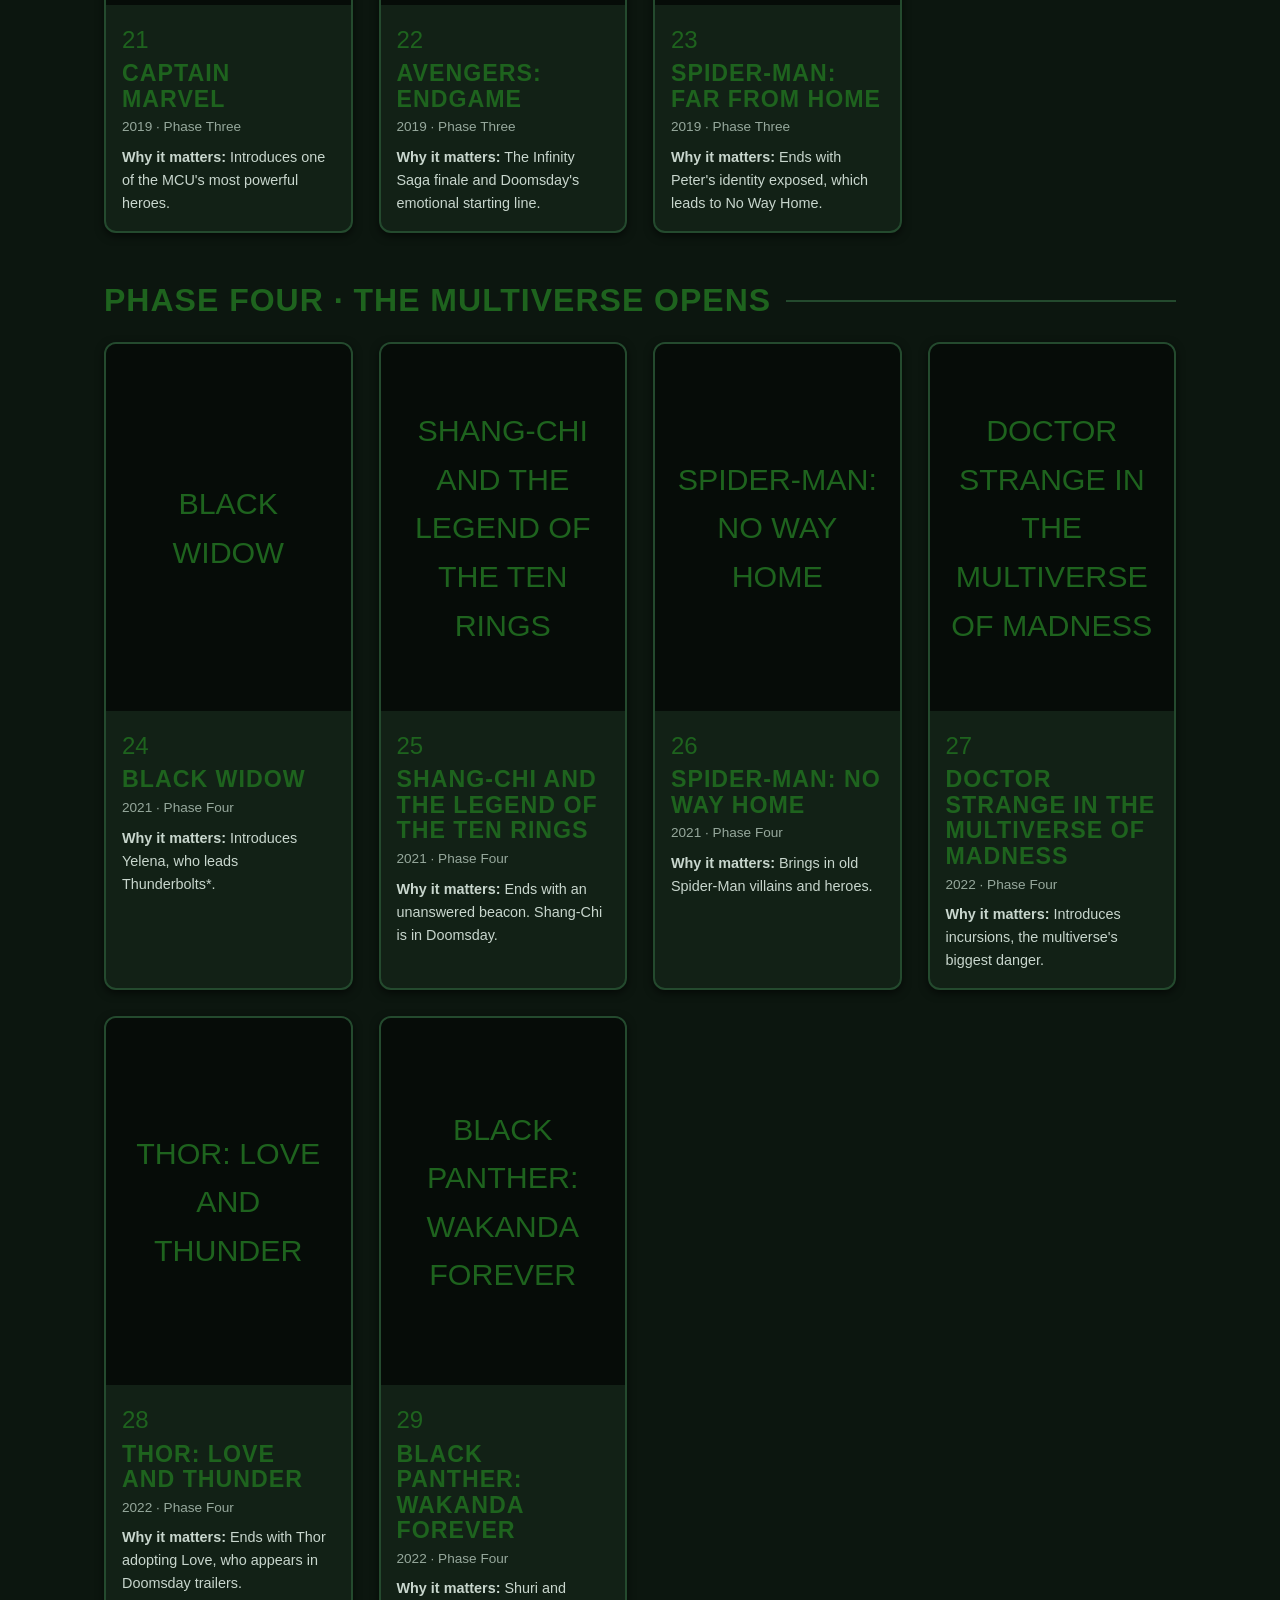
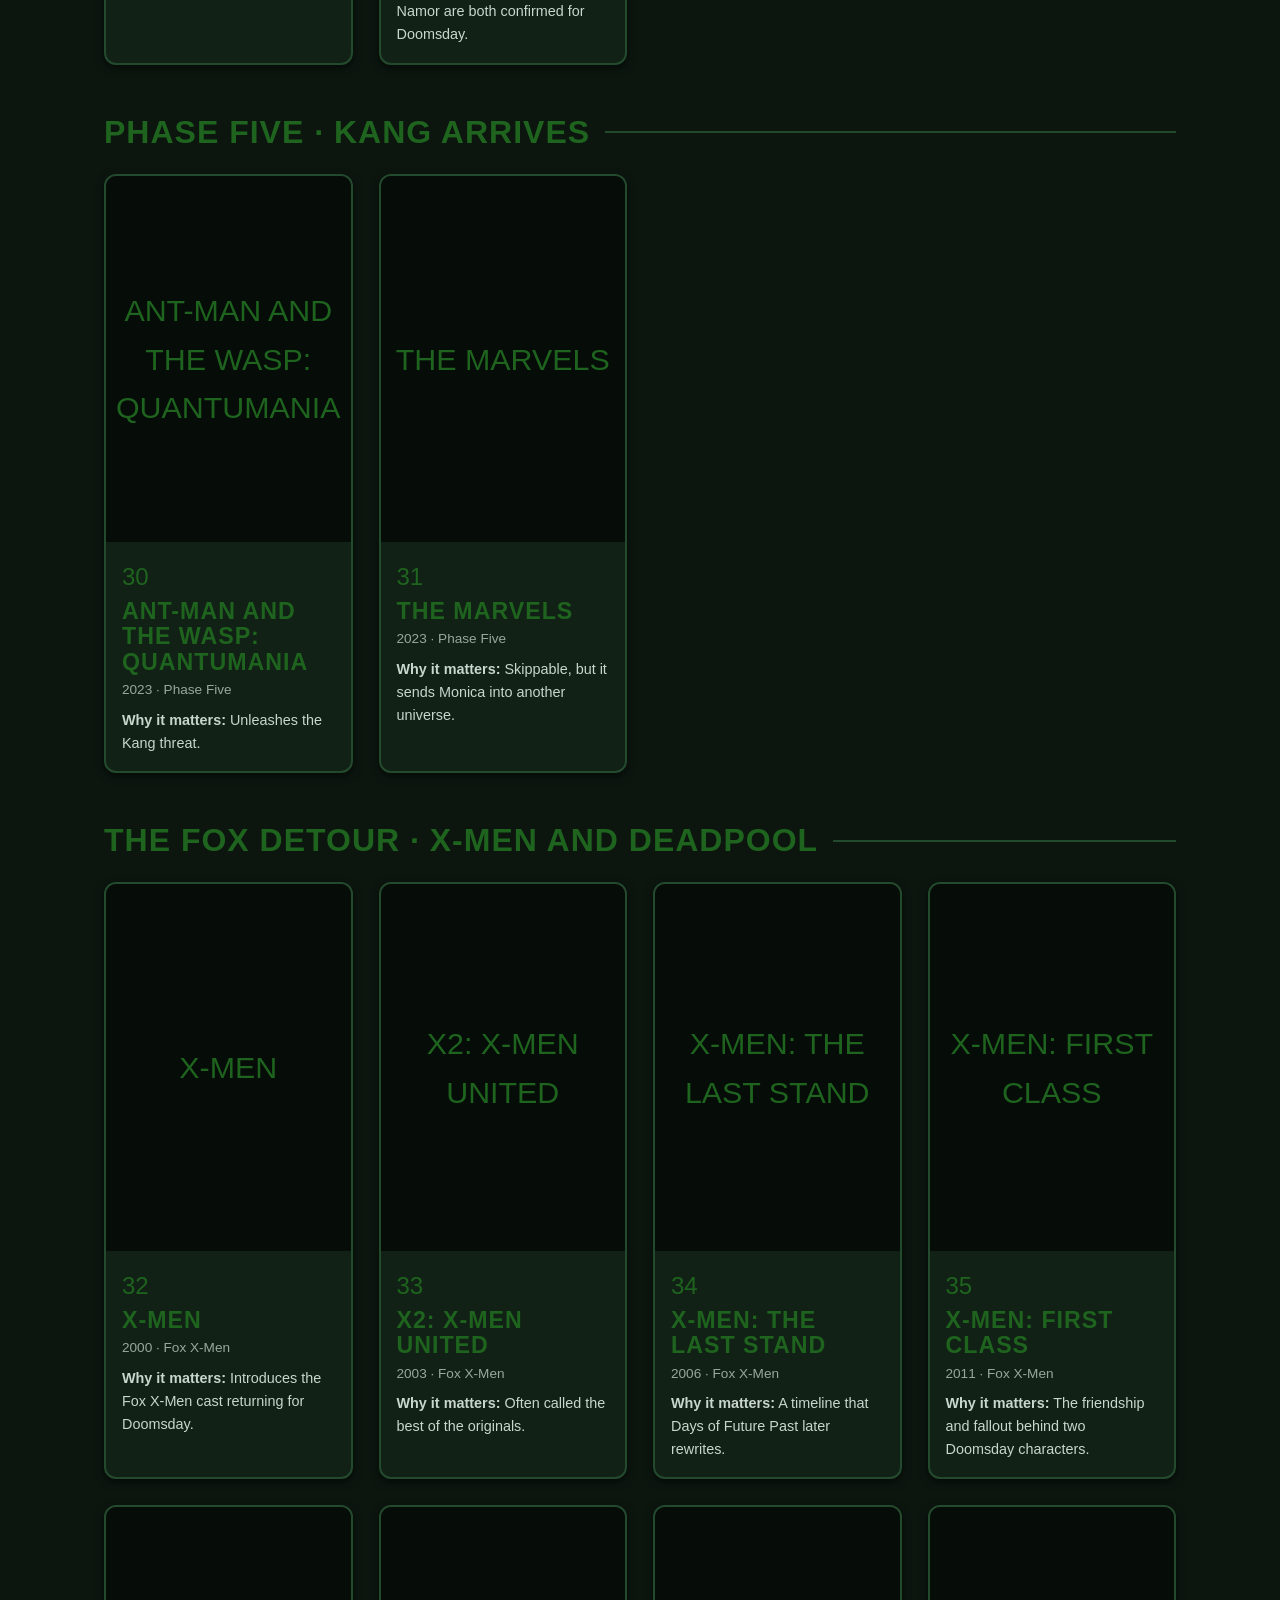
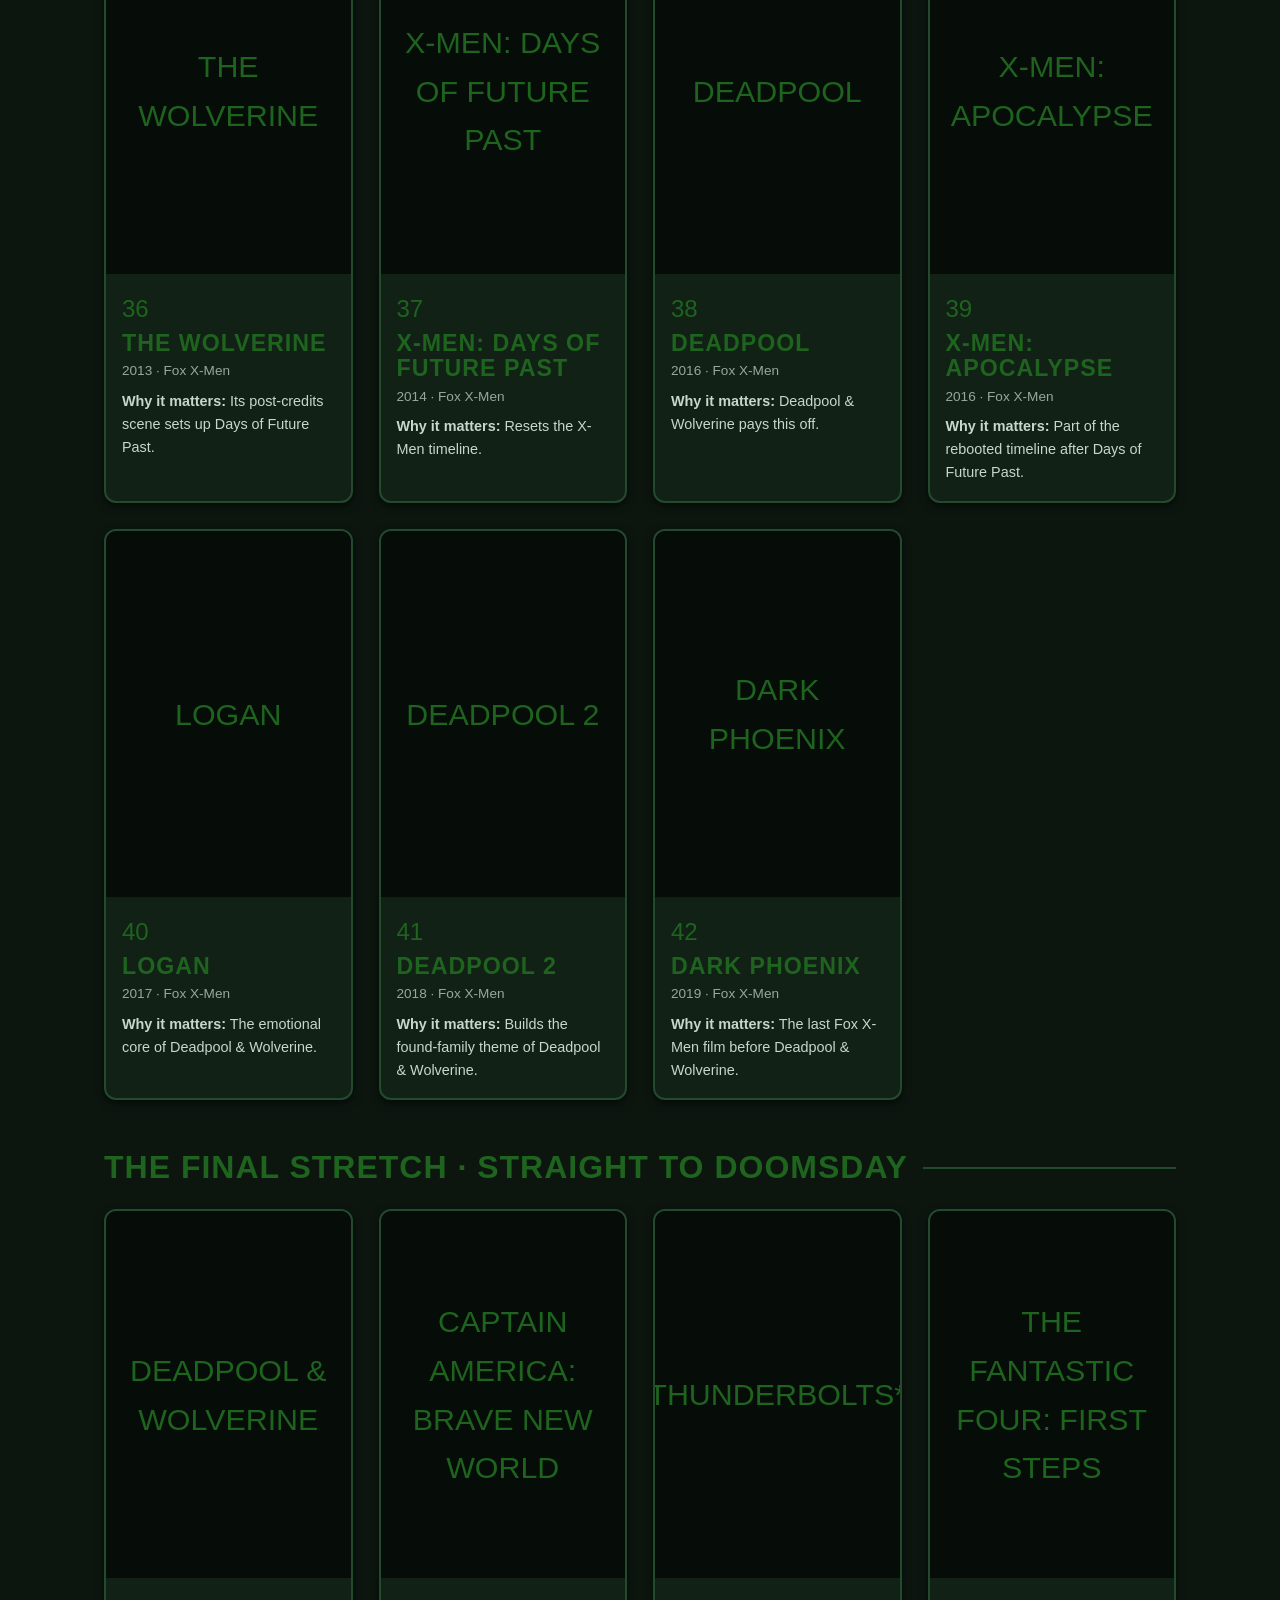
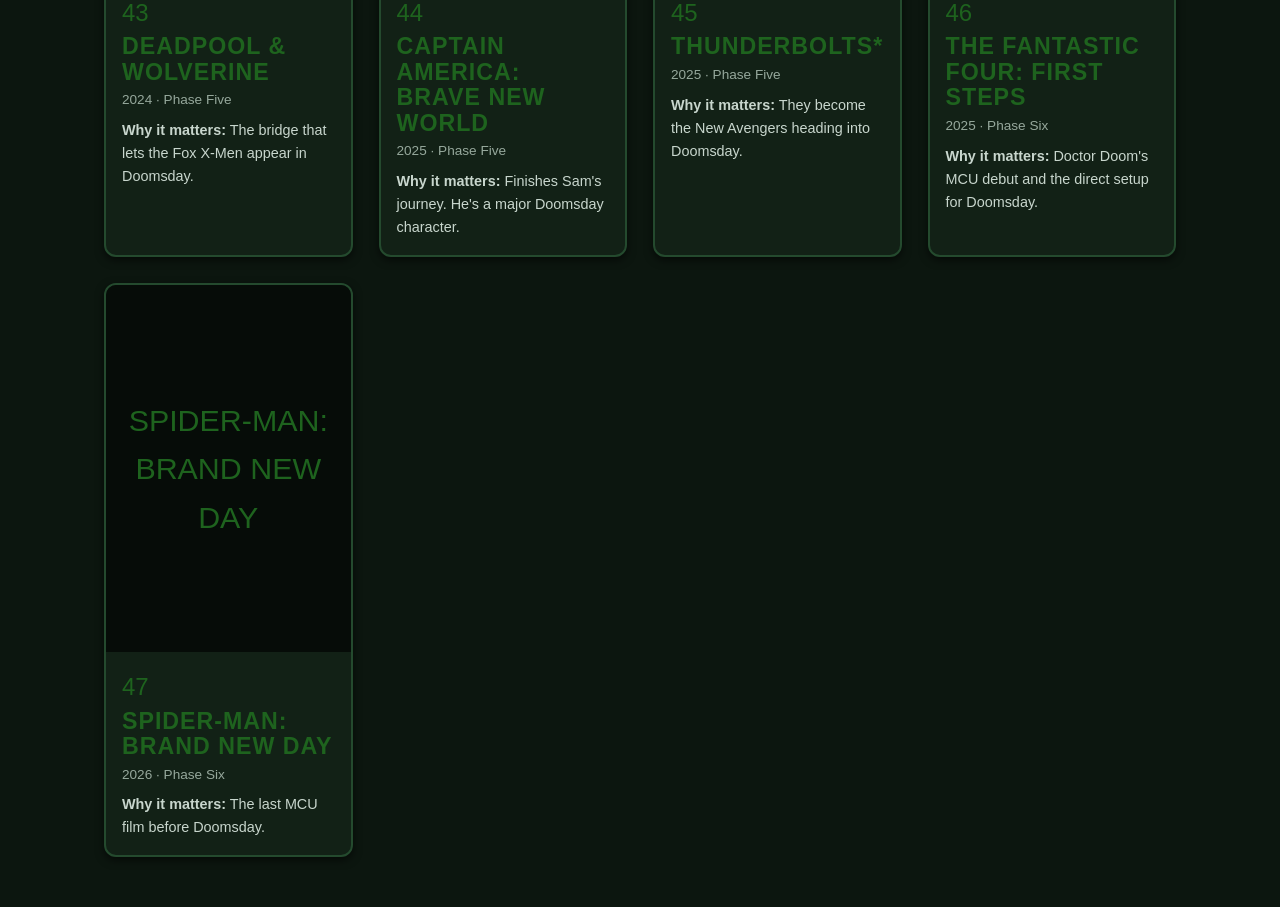
==== commit 3ddd69ac: "Update stylesheet links in jonathan.html" ====
--- a/jonathan.html
+++ b/jonathan.html
@@ -6,8 +6,8 @@
     <title>Jonathan's Watchlist</title>
     <link rel="preconnect" href="https://fonts.googleapis.com">
     <link href="https://fonts.googleapis.com/css2?family=Bebas+Neue&display=swap" rel="stylesheet">
-    <link rel="stylesheet" href="css/style.css">
-    <link rel="stylesheet" href="css/jonathan.css">
+    <link rel="stylesheet" href="style.css">
+    <link rel="stylesheet" href="jonathan.css">
   </head>
   <body>
     <header>
--- a/style.css
+++ b/style.css
@@ -0,0 +1,354 @@
+:root {
+  --bg: rgb(12, 22, 15);
+  --dark: rgb(6, 12, 8);
+  --card: rgb(18, 33, 22);
+  --line: rgb(36, 74, 46);
+  --accent: rgb(30, 99, 30);
+  --muted: rgb(150, 168, 156);
+  --soft: rgb(200, 214, 205);
+}
+
+* {
+  box-sizing: border-box;
+  margin: 0;
+  padding: 0;
+}
+
+body {
+  min-height: 100vh;
+  display: flex;
+  flex-direction: column;
+  background-color: var(--bg);
+  color: var(--accent);
+  text-align: center;
+  font-family: Arial, Helvetica, sans-serif;
+  line-height: 1.6;
+}
+
+main {
+  flex: 1;
+}
+
+a {
+  color: inherit;
+  text-decoration: none;
+}
+
+h1,
+h2,
+h3 {
+  font-family: 'Bebas Neue', Impact, sans-serif;
+  text-transform: uppercase;
+  letter-spacing: 1px;
+  line-height: 1.1;
+}
+
+h3 {
+  color: red;
+}
+
+header {
+  position: sticky;
+  top: 0;
+  z-index: 10;
+}
+
+.navbar {
+  display: flex;
+  justify-content: space-between;
+  align-items: center;
+  flex-wrap: wrap;
+  gap: 10px;
+  padding: 14px 5%;
+  background-color: var(--dark);
+  border-bottom: 2px solid var(--line);
+}
+
+.logo {
+  font-family: 'Bebas Neue', Impact, sans-serif;
+  font-size: 1.7rem;
+  letter-spacing: 2px;
+}
+
+.nav-links {
+  display: flex;
+  gap: 26px;
+  list-style: none;
+  flex-wrap: wrap;
+}
+
+.nav-link {
+  position: relative;
+  display: inline-block;
+  padding: 4px 0;
+  transition: 0.3s;
+}
+
+.nav-link::after {
+  content: "";
+  position: absolute;
+  left: 0;
+  bottom: 0;
+  width: 0;
+  height: 2px;
+  background-color: rgb(9, 149, 16);
+  transition: 0.3s;
+}
+
+.nav-link:hover,
+.nav-link.active {
+  color: rgb(26, 150, 12);
+}
+
+.nav-link:hover::after,
+.nav-link.active::after {
+  width: 100%;
+}
+
+h1 {
+  font-size: 3rem;
+  padding: 20px;
+  cursor: default;
+  transition: 0.3s;
+}
+
+h1:hover {
+  color: rgb(18, 221, 14);
+  text-shadow: 0 0 20px rgba(0, 255, 0, 0.8);
+}
+
+.hero {
+  padding: 80px 5% 40px;
+}
+
+.subtitle {
+  color: var(--muted);
+  font-size: 1.2rem;
+}
+
+.levels {
+  padding: 40px 5% 80px;
+}
+
+.levels > h3 {
+  font-size: 2rem;
+  margin-bottom: 30px;
+}
+
+.level-grid {
+  display: flex;
+  gap: 30px;
+  justify-content: center;
+  flex-wrap: wrap;
+  max-width: 1000px;
+  margin: 0 auto;
+}
+
+.level-card {
+  flex: 1 1 340px;
+  text-align: left;
+  background-color: var(--card);
+  border: 2px solid var(--line);
+  border-radius: 14px;
+  padding: 32px 28px;
+  box-shadow: 0 4px 12px rgba(0, 0, 0, 0.6);
+  transition: 0.3s;
+}
+
+.level-card:hover {
+  border-color: var(--accent);
+  box-shadow: 0 12px 30px rgba(0, 255, 0, 0.2);
+}
+
+.level-card h2 {
+  font-size: 2.4rem;
+}
+
+.level-card .tagline {
+  color: rgb(29, 209, 12);
+  font-weight: bold;
+  margin-bottom: 12px;
+}
+
+.level-card p {
+  color: var(--soft);
+}
+
+.pro,
+.starter {
+  display: inline-block;
+  margin-top: 22px;
+  padding: 16px 22px;
+  border: 2px solid rgb(25, 207, 15);
+  border-radius: 12px;
+  font-weight: bold;
+  letter-spacing: 1px;
+  cursor: pointer;
+  transition: all 0.2s;
+}
+
+.starter:hover {
+  background-color: rgb(85, 220, 7);
+  color: rgb(12, 22, 15);
+  padding-left: 34px;
+  padding-right: 34px;
+  border-color: rgb(32, 188, 11);
+}
+
+.pro:hover {
+  background-color: rgb(240, 61, 7);
+  color: rgb(12, 22, 15);
+  padding-left: 34px;
+  padding-right: 34px;
+  border-color: rgb(240, 7, 7);
+}
+
+.starter:active,
+.pro:active {
+  opacity: 0.6;
+}
+
+.page-header {
+  padding: 60px 5% 30px;
+}
+
+.page-header h1 {
+  animation: fadeUp 0.8s ease;
+}
+
+.page-header p {
+  color: var(--muted);
+  font-size: 1.15rem;
+}
+
+.page-header .small {
+  font-size: 0.95rem;
+  margin-top: 10px;
+}
+
+.movie-grid {
+  display: grid;
+  grid-template-columns: repeat(auto-fill, minmax(230px, 1fr));
+  gap: 26px;
+  max-width: 1200px;
+  margin: 0 auto 50px;
+  padding: 0 5%;
+}
+
+.movie-card {
+  text-align: left;
+  background-color: var(--card);
+  border: 2px solid var(--line);
+  border-radius: 12px;
+  overflow: hidden;
+  box-shadow: 0 3px 8px rgba(0, 0, 0, 0.6);
+  transition: 0.3s;
+}
+
+.movie-card:hover {
+  border-color: var(--accent);
+  box-shadow: 0 14px 30px rgba(0, 255, 0, 0.25);
+}
+
+.poster {
+  position: relative;
+  aspect-ratio: 2 / 3;
+  overflow: hidden;
+  display: flex;
+  align-items: center;
+  justify-content: center;
+  padding: 15px;
+  text-align: center;
+  background-color: var(--dark);
+}
+
+.poster-title {
+  font-family: 'Bebas Neue', Impact, sans-serif;
+  font-size: 1.9rem;
+  text-transform: uppercase;
+}
+
+.overlay {
+  position: absolute;
+  inset: 0;
+  display: flex;
+  align-items: center;
+  padding: 22px;
+  background-color: rgba(4, 9, 6, 0.92);
+  opacity: 0;
+  transition: 0.3s;
+}
+
+.movie-card:hover .overlay {
+  opacity: 1;
+}
+
+.info {
+  padding: 16px;
+}
+
+.num {
+  font-family: 'Bebas Neue', Impact, sans-serif;
+  font-size: 1.5rem;
+}
+
+.info h3 {
+  font-size: 1.45rem;
+  margin: 2px 0 4px;
+  color: var(--accent);
+}
+
+.meta {
+  color: var(--muted);
+  font-size: 0.85rem;
+}
+
+.why {
+  margin-top: 8px;
+  font-size: 0.9rem;
+  color: var(--soft);
+}
+
+.summary {
+  display: none;
+}
+
+.slogan {
+  font-style: italic;
+  margin: 6px 0 14px;
+}
+
+.disclaimer {
+  font-size: 0.8rem;
+  margin-top: 16px;
+}
+
+@media (max-width: 768px) {
+  .navbar {
+    flex-direction: column;
+    text-align: center;
+  }
+
+  .nav-links {
+    justify-content: center;
+    gap: 18px;
+  }
+
+  .hero {
+    padding: 50px 5% 20px;
+  }
+
+  .pro,
+  .starter {
+    display: block;
+    text-align: center;
+  }
+
+  .movie-grid {
+    grid-template-columns: 1fr;
+  }
+
+  .poster {
+    aspect-ratio: 3 / 2;
+  }
+}
--- a/jonathan.css
+++ b/jonathan.css
@@ -0,0 +1,26 @@
+/* Jonathan page: chapter dividers between movie groups */
+.chapter {
+  max-width: 1200px;
+  margin: 50px auto 24px;
+  padding: 0 5%;
+  display: flex;
+  align-items: center;
+  gap: 15px;
+}
+
+.chapter h2 {
+  font-size: 2rem;
+}
+
+.chapter::after {
+  content: "";
+  flex: 1;
+  height: 2px;
+  background-color: var(--line);
+}
+
+@media (max-width: 768px) {
+  .chapter h2 {
+    font-size: 1.4rem;
+  }
+}
